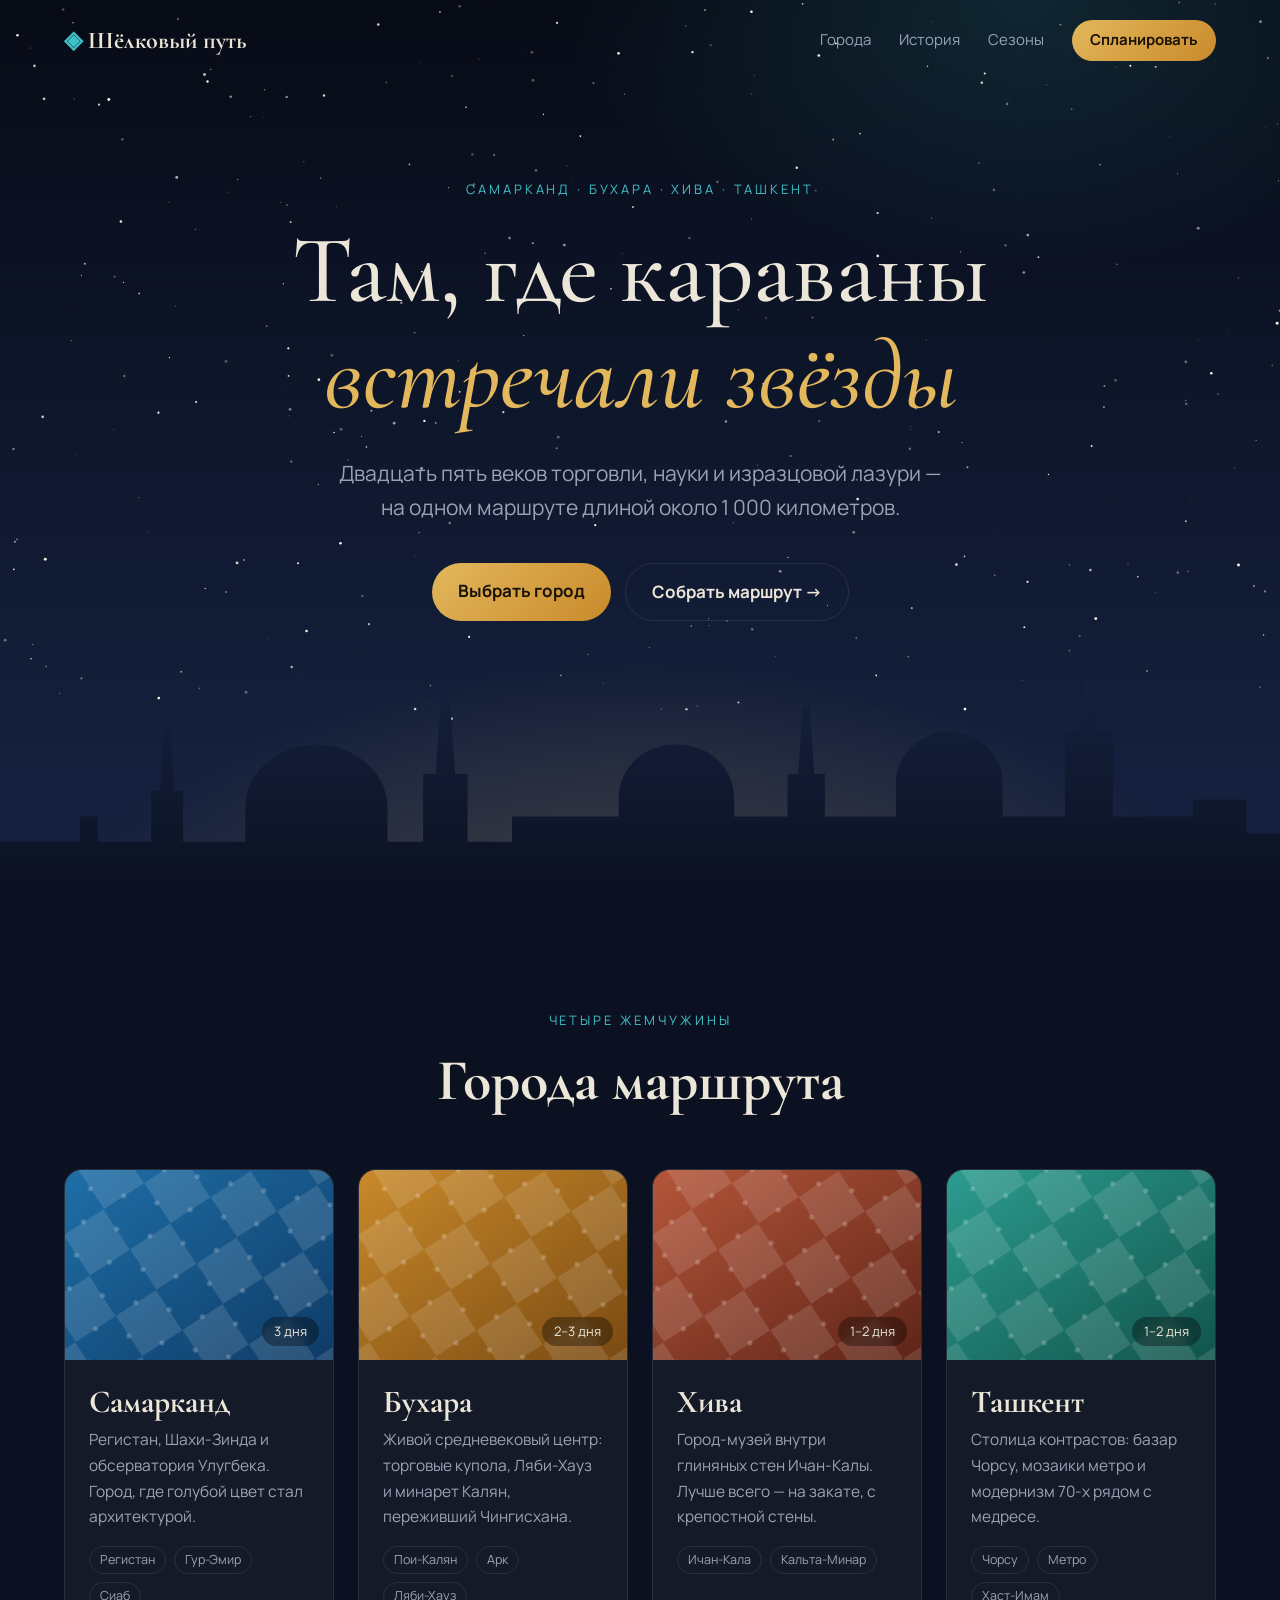
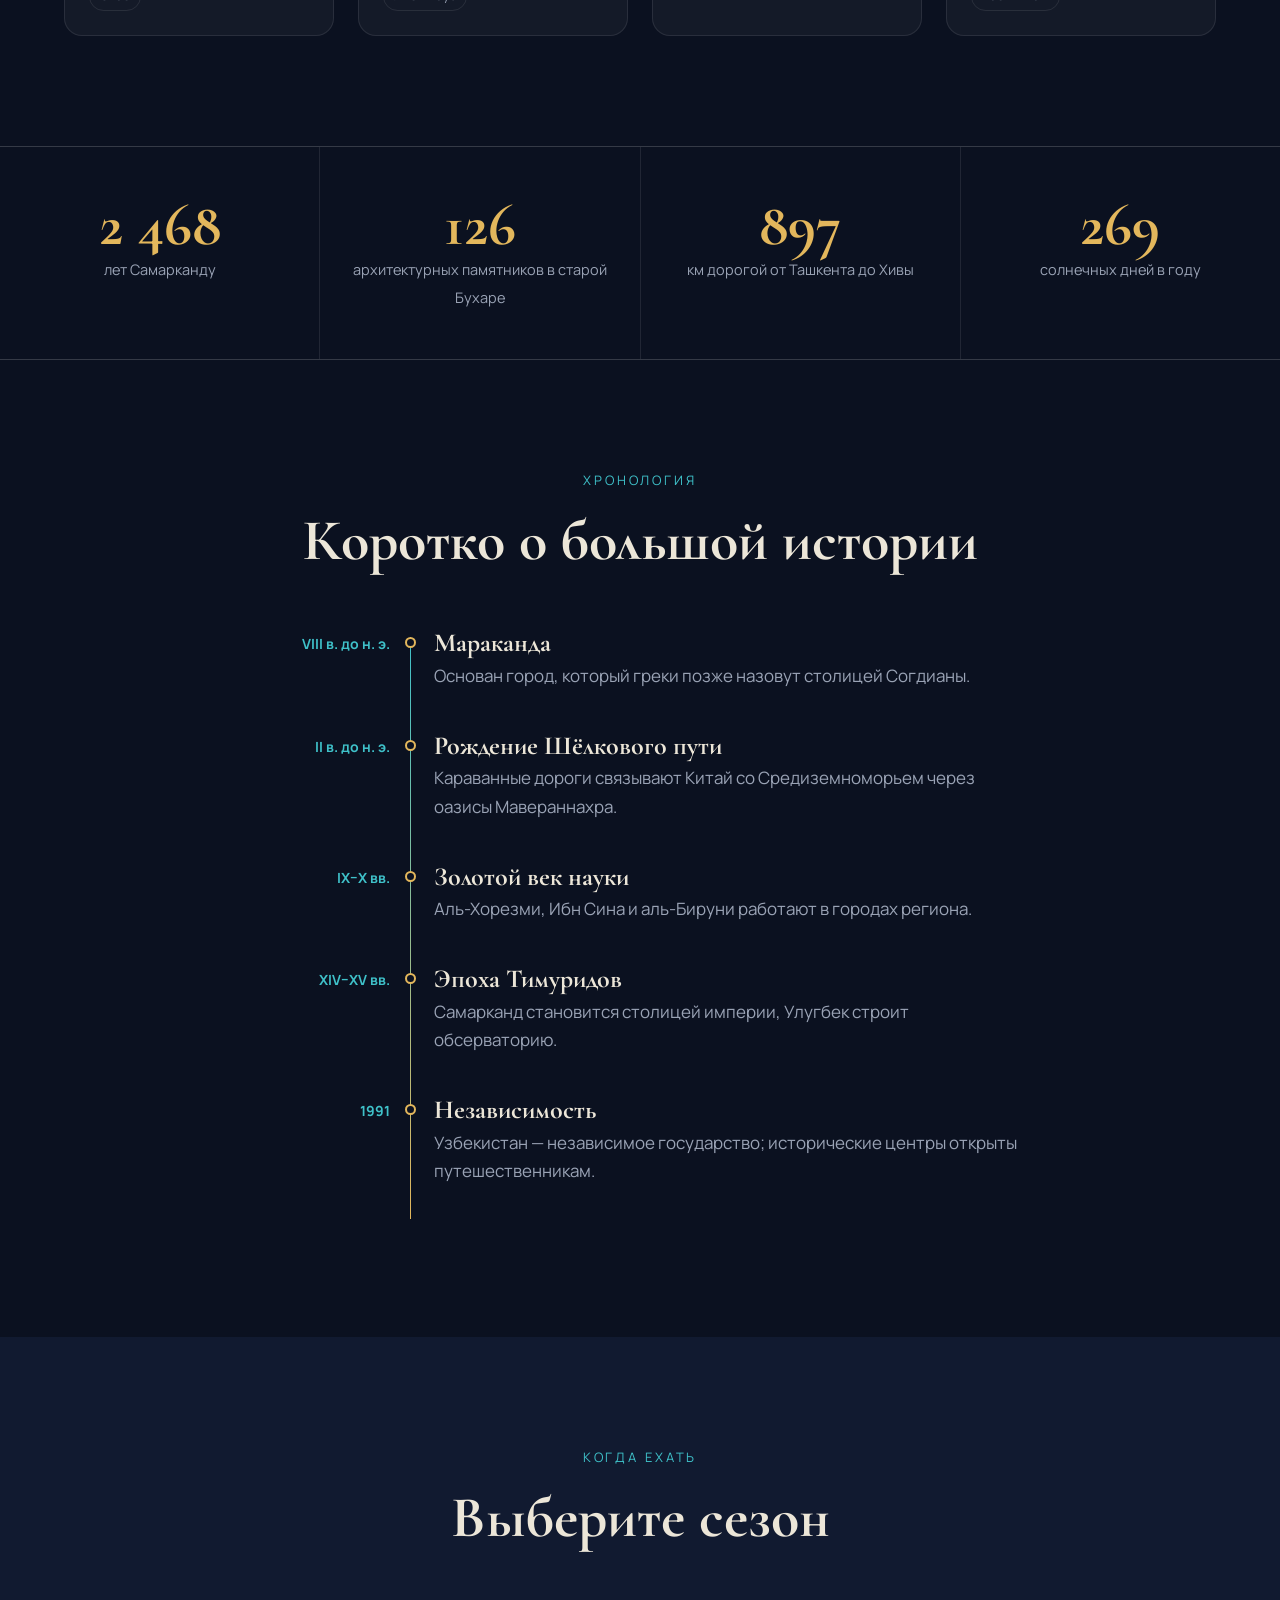
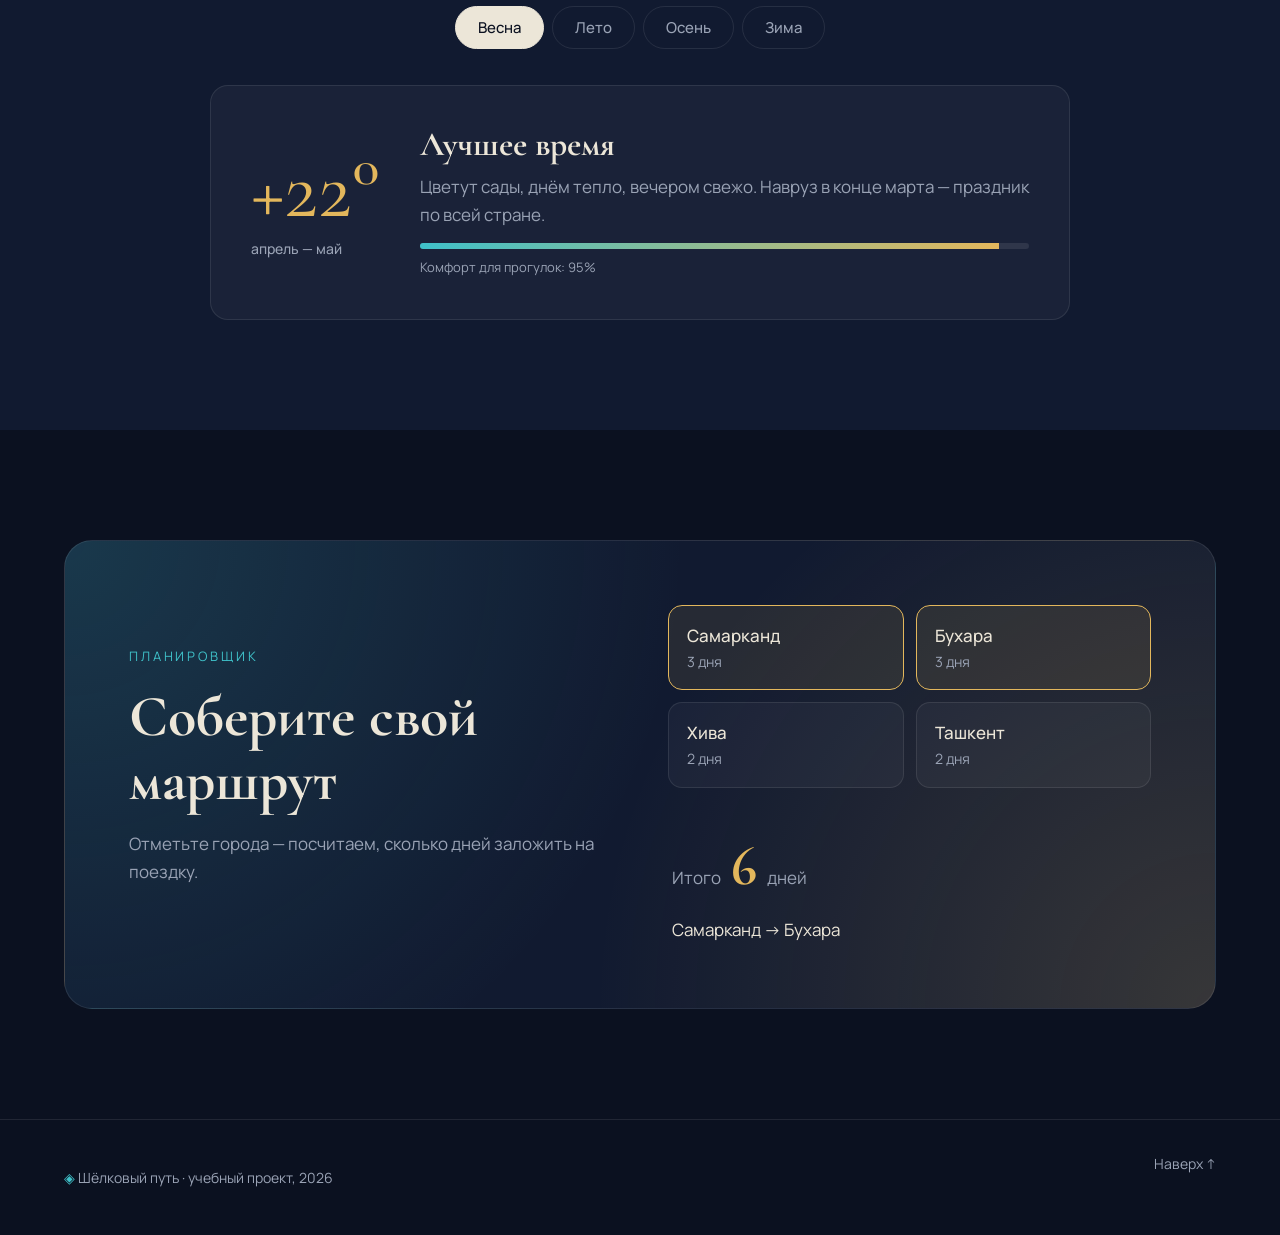
==== index.html @ ea3ace99 "Сайт-путеводитель «Шёлковый путь»: первая версия Одностраничный статический сайт о маршруте по Узбек" ====
<!doctype html>
<html lang="ru">
<head>
  <meta charset="utf-8">
  <meta name="viewport" content="width=device-width, initial-scale=1">
  <title>Шёлковый путь — путешествие по Узбекистану</title>
  <meta name="description" content="Маршруты по Самарканду, Бухаре, Хиве и Ташкенту: история, сезоны, планировщик поездки.">
  <link rel="icon" href="data:image/svg+xml,<svg xmlns='http://www.w3.org/2000/svg' viewBox='0 0 100 100'><text y='.9em' font-size='90'>🕌</text></svg>">
  <link rel="preconnect" href="https://fonts.googleapis.com">
  <link rel="preconnect" href="https://fonts.gstatic.com" crossorigin>
  <link href="https://fonts.googleapis.com/css2?family=Cormorant+Garamond:ital,wght@0,500;0,700;1,500&family=Manrope:wght@400;500;700&display=swap" rel="stylesheet">
  <link rel="stylesheet" href="styles.css">
</head>
<body>

  <!-- Навигация -->
  <header class="nav" id="nav">
    <a class="logo" href="#top"><span class="logo-mark">◈</span> Шёлковый путь</a>
    <nav class="nav-links">
      <a href="#cities">Города</a>
      <a href="#history">История</a>
      <a href="#seasons">Сезоны</a>
      <a href="#plan" class="btn btn-small">Спланировать</a>
    </nav>
    <button class="burger" id="burger" aria-label="Меню">☰</button>
  </header>

  <!-- Первый экран -->
  <section class="hero" id="top">
    <canvas id="stars" aria-hidden="true"></canvas>
    <div class="hero-content">
      <p class="eyebrow reveal">Самарканд · Бухара · Хива · Ташкент</p>
      <h1 class="reveal">Там, где караваны <em>встречали&nbsp;звёзды</em></h1>
      <p class="lead reveal">Двадцать пять веков торговли, науки и изразцовой лазури — на одном маршруте длиной около&nbsp;1&nbsp;000&nbsp;километров.</p>
      <div class="hero-cta reveal">
        <a href="#cities" class="btn">Выбрать город</a>
        <a href="#plan" class="btn btn-ghost">Собрать маршрут →</a>
      </div>
    </div>

    <!-- Силуэт города -->
    <svg class="skyline" viewBox="0 0 1440 260" preserveAspectRatio="none" aria-hidden="true">
      <defs>
        <linearGradient id="sky-fill" x1="0" y1="0" x2="0" y2="1">
          <stop offset="0" stop-color="#14203d"/>
          <stop offset="1" stop-color="#0b1120"/>
        </linearGradient>
      </defs>
      <path fill="url(#sky-fill)" d="M0 260V190h90v-30h20v30h60v-60h10l4-70h8l4 70h10v60h70v-40c0-45 40-75 80-75s80 30 80 75v40h40v-80h14l6-90h10l6 90h14v80h50v-30h120v-20c0-40 30-65 65-65s65 25 65 65v20h60v-50h12l5-80h8l5 80h12v50h80v-40c0-35 30-60 60-60s60 25 60 60v40h70v-100h16l6-60h10l6 60h16v100h90v-20h60v40h60V260Z"/>
    </svg>
  </section>

  <!-- Города -->
  <section class="section" id="cities">
    <div class="section-head reveal">
      <p class="eyebrow">Четыре жемчужины</p>
      <h2>Города маршрута</h2>
    </div>

    <div class="cards">
      <article class="card reveal" style="--c1:#1e6fa8;--c2:#0f3b66">
        <div class="card-art"><div class="pattern"></div><span class="card-days">3 дня</span></div>
        <div class="card-body">
          <h3>Самарканд</h3>
          <p>Регистан, Шахи-Зинда и обсерватория Улугбека. Город, где голубой цвет стал архитектурой.</p>
          <ul class="tags"><li>Регистан</li><li>Гур-Эмир</li><li>Сиаб</li></ul>
        </div>
      </article>

      <article class="card reveal" style="--c1:#c98a2b;--c2:#7a4a12">
        <div class="card-art"><div class="pattern"></div><span class="card-days">2–3 дня</span></div>
        <div class="card-body">
          <h3>Бухара</h3>
          <p>Живой средневековый центр: торговые купола, Ляби-Хауз и минарет Калян, переживший Чингисхана.</p>
          <ul class="tags"><li>Пои-Калян</li><li>Арк</li><li>Ляби-Хауз</li></ul>
        </div>
      </article>

      <article class="card reveal" style="--c1:#b5563a;--c2:#5e2417">
        <div class="card-art"><div class="pattern"></div><span class="card-days">1–2 дня</span></div>
        <div class="card-body">
          <h3>Хива</h3>
          <p>Город-музей внутри глиняных стен Ичан-Калы. Лучше всего — на закате, с крепостной стены.</p>
          <ul class="tags"><li>Ичан-Кала</li><li>Кальта-Минар</li></ul>
        </div>
      </article>

      <article class="card reveal" style="--c1:#2c9c8f;--c2:#11544c">
        <div class="card-art"><div class="pattern"></div><span class="card-days">1–2 дня</span></div>
        <div class="card-body">
          <h3>Ташкент</h3>
          <p>Столица контрастов: базар Чорсу, мозаики метро и модернизм 70-х рядом с медресе.</p>
          <ul class="tags"><li>Чорсу</li><li>Метро</li><li>Хаст-Имам</li></ul>
        </div>
      </article>
    </div>
  </section>

  <!-- Цифры -->
  <section class="stats">
    <div class="stat reveal"><b data-count="2750">0</b><span>лет Самарканду</span></div>
    <div class="stat reveal"><b data-count="140">0</b><span>архитектурных памятников в старой Бухаре</span></div>
    <div class="stat reveal"><b data-count="1000">0</b><span>км дорогой от Ташкента до Хивы</span></div>
    <div class="stat reveal"><b data-count="300">0</b><span>солнечных дней в году</span></div>
  </section>

  <!-- История -->
  <section class="section" id="history">
    <div class="section-head reveal">
      <p class="eyebrow">Хронология</p>
      <h2>Коротко о большой истории</h2>
    </div>

    <ol class="timeline">
      <li class="reveal"><time>VIII в. до н. э.</time><div><h4>Мараканда</h4><p>Основан город, который греки позже назовут столицей Согдианы.</p></div></li>
      <li class="reveal"><time>II в. до н. э.</time><div><h4>Рождение Шёлкового пути</h4><p>Караванные дороги связывают Китай со Средиземноморьем через оазисы Мавераннахра.</p></div></li>
      <li class="reveal"><time>IX–X вв.</time><div><h4>Золотой век науки</h4><p>Аль-Хорезми, Ибн Сина и аль-Бируни работают в городах региона.</p></div></li>
      <li class="reveal"><time>XIV–XV вв.</time><div><h4>Эпоха Тимуридов</h4><p>Самарканд становится столицей империи, Улугбек строит обсерваторию.</p></div></li>
      <li class="reveal"><time>1991</time><div><h4>Независимость</h4><p>Узбекистан — независимое государство; исторические центры открыты путешественникам.</p></div></li>
    </ol>
  </section>

  <!-- Сезоны -->
  <section class="section section-alt" id="seasons">
    <div class="section-head reveal">
      <p class="eyebrow">Когда ехать</p>
      <h2>Выберите сезон</h2>
    </div>

    <div class="tabs reveal" role="tablist">
      <button class="tab active" data-season="spring">Весна</button>
      <button class="tab" data-season="summer">Лето</button>
      <button class="tab" data-season="autumn">Осень</button>
      <button class="tab" data-season="winter">Зима</button>
    </div>

    <div class="season-panel reveal" id="season-panel"></div>
  </section>

  <!-- Планировщик -->
  <section class="section" id="plan">
    <div class="plan reveal">
      <div class="plan-text">
        <p class="eyebrow">Планировщик</p>
        <h2>Соберите свой маршрут</h2>
        <p>Отметьте города — посчитаем, сколько дней заложить на поездку.</p>
      </div>

      <form class="plan-form" id="plan-form">
        <label class="check"><input type="checkbox" value="3" data-name="Самарканд" checked><span>Самарканд <small>3 дня</small></span></label>
        <label class="check"><input type="checkbox" value="3" data-name="Бухара" checked><span>Бухара <small>3 дня</small></span></label>
        <label class="check"><input type="checkbox" value="2" data-name="Хива"><span>Хива <small>2 дня</small></span></label>
        <label class="check"><input type="checkbox" value="2" data-name="Ташкент"><span>Ташкент <small>2 дня</small></span></label>

        <div class="plan-result">
          <div><span class="muted">Итого</span><b id="plan-days">6</b><span class="muted">дней</span></div>
          <p id="plan-route">Самарканд → Бухара</p>
        </div>
      </form>
    </div>
  </section>

  <footer class="footer">
    <p><span class="logo-mark">◈</span> Шёлковый путь · учебный проект, 2026</p>
    <a href="#top">Наверх ↑</a>
  </footer>

  <script src="script.js"></script>
</body>
</html>
---- styles.css ----
/* ---------- Токены ---------- */
:root {
  --bg: #0b1120;
  --bg-2: #111a30;
  --surface: rgba(255, 255, 255, 0.04);
  --border: rgba(255, 255, 255, 0.09);
  --text: #ece6d8;
  --muted: #9aa3b5;
  --gold: #e3b75c;
  --turq: #3fc1c9;
  --radius: 18px;
  --serif: "Cormorant Garamond", Georgia, serif;
  --sans: "Manrope", system-ui, -apple-system, sans-serif;
}

*, *::before, *::after { box-sizing: border-box; }
html { scroll-behavior: smooth; }
body {
  margin: 0;
  background: var(--bg);
  color: var(--text);
  font: 400 17px/1.65 var(--sans);
  -webkit-font-smoothing: antialiased;
  overflow-x: hidden;
}
a { color: inherit; text-decoration: none; }
h1, h2, h3, h4 { font-family: var(--serif); font-weight: 700; line-height: 1.1; margin: 0; }
em { font-style: italic; color: var(--gold); }

/* ---------- Кнопки ---------- */
.btn {
  display: inline-block;
  padding: 14px 26px;
  border-radius: 999px;
  background: linear-gradient(135deg, var(--gold), #c98a2b);
  color: #1a1206;
  font-weight: 700;
  transition: transform .25s, box-shadow .25s;
}
.btn:hover { transform: translateY(-2px); box-shadow: 0 10px 30px rgba(227, 183, 92, .35); }
.btn-ghost { background: transparent; color: var(--text); border: 1px solid var(--border); }
.btn-ghost:hover { border-color: var(--gold); box-shadow: none; }
.btn-small { padding: 8px 18px; font-size: 15px; }

/* ---------- Навигация ---------- */
.nav {
  position: fixed; inset: 0 0 auto 0; z-index: 50;
  display: flex; align-items: center; justify-content: space-between;
  padding: 20px clamp(16px, 5vw, 64px);
  transition: background .3s, padding .3s;
}
.nav.scrolled {
  background: rgba(11, 17, 32, .8);
  backdrop-filter: blur(14px);
  padding-block: 12px;
  border-bottom: 1px solid var(--border);
}
.logo { font-family: var(--serif); font-size: 24px; font-weight: 700; }
.logo-mark { color: var(--turq); }
.nav-links { display: flex; gap: 28px; align-items: center; font-size: 15px; }
.nav-links a:not(.btn) { color: var(--muted); transition: color .2s; }
.nav-links a:not(.btn):hover { color: var(--text); }
.burger { display: none; background: none; border: 0; color: var(--text); font-size: 26px; cursor: pointer; }

/* ---------- Hero ---------- */
.hero {
  position: relative;
  min-height: 100vh;
  display: grid; place-items: center;
  text-align: center;
  padding: 120px 16px 220px;
  background:
    radial-gradient(ellipse 80% 60% at 50% 110%, rgba(227, 183, 92, .28), transparent 60%),
    radial-gradient(ellipse 60% 50% at 80% 0%, rgba(63, 193, 201, .15), transparent 60%),
    linear-gradient(#070b16, #14203d 85%);
  overflow: hidden;
}
#stars { position: absolute; inset: 0; width: 100%; height: 100%; }
.hero-content { position: relative; max-width: 860px; }
.eyebrow {
  text-transform: uppercase; letter-spacing: .22em;
  font-size: 13px; color: var(--turq); margin: 0 0 18px;
}
.hero h1 { font-size: clamp(44px, 8vw, 96px); font-weight: 500; }
.lead { font-size: clamp(17px, 2vw, 21px); color: var(--muted); max-width: 620px; margin: 26px auto 38px; }
.hero-cta { display: flex; gap: 14px; justify-content: center; flex-wrap: wrap; }
.skyline { position: absolute; bottom: -1px; left: 0; width: 100%; height: 220px; }

/* ---------- Секции ---------- */
.section { padding: 110px clamp(16px, 5vw, 64px); max-width: 1280px; margin: 0 auto; }
.section-alt { max-width: none; background: var(--bg-2); }
.section-alt > * { max-width: 1152px; margin-inline: auto; }
.section-head { text-align: center; margin-bottom: 56px; }
.section-head h2, .plan h2 { font-size: clamp(36px, 5vw, 58px); }

/* ---------- Карточки ---------- */
.cards { display: grid; grid-template-columns: repeat(auto-fit, minmax(250px, 1fr)); gap: 24px; }
.card {
  background: var(--surface);
  border: 1px solid var(--border);
  border-radius: var(--radius);
  overflow: hidden;
  transition: transform .35s, border-color .35s;
}
.card:hover { transform: translateY(-8px); border-color: rgba(227, 183, 92, .5); }
.card-art {
  position: relative; height: 190px;
  background: linear-gradient(145deg, var(--c1), var(--c2));
  overflow: hidden;
}
/* Орнамент-гирих из CSS: звёзды в сетке */
.pattern {
  position: absolute; inset: -40%;
  background-image:
    radial-gradient(circle at center, rgba(255,255,255,.22) 2px, transparent 3px),
    conic-gradient(from 45deg, rgba(255,255,255,.12) 0 25%, transparent 0 50%, rgba(255,255,255,.12) 0 75%, transparent 0);
  background-size: 34px 34px, 68px 68px;
  transform: rotate(12deg);
  transition: transform 1.2s ease;
}
.card:hover .pattern { transform: rotate(40deg) scale(1.1); }
.card-days {
  position: absolute; right: 14px; bottom: 14px;
  background: rgba(0,0,0,.35); backdrop-filter: blur(6px);
  padding: 4px 12px; border-radius: 999px; font-size: 13px;
}
.card-body { padding: 24px; }
.card-body h3 { font-size: 32px; margin-bottom: 8px; }
.card-body p { color: var(--muted); margin: 0 0 16px; font-size: 15.5px; }
.tags { list-style: none; padding: 0; margin: 0; display: flex; flex-wrap: wrap; gap: 8px; }
.tags li { font-size: 12.5px; padding: 3px 10px; border: 1px solid var(--border); border-radius: 999px; color: var(--muted); }

/* ---------- Цифры ---------- */
.stats {
  display: grid; grid-template-columns: repeat(auto-fit, minmax(200px, 1fr));
  gap: 1px; background: var(--border);
  border-block: 1px solid var(--border);
}
.stat { background: var(--bg); padding: 48px 24px; text-align: center; }
.stat b { display: block; font-family: var(--serif); font-size: 60px; color: var(--gold); line-height: 1; }
.stat span { color: var(--muted); font-size: 14.5px; }

/* ---------- Хронология ---------- */
.timeline { list-style: none; padding: 0; margin: 0 auto; max-width: 760px; position: relative; }
.timeline::before {
  content: ""; position: absolute; left: 150px; top: 8px; bottom: 8px; width: 1px;
  background: linear-gradient(var(--turq), var(--gold));
}
.timeline li { display: grid; grid-template-columns: 130px 1fr; gap: 44px; padding-bottom: 42px; position: relative; }
.timeline li::after {
  content: ""; position: absolute; left: 145px; top: 8px;
  width: 11px; height: 11px; border-radius: 50%;
  background: var(--bg); border: 2px solid var(--gold);
}
.timeline time { text-align: right; color: var(--turq); font-weight: 700; font-size: 14px; padding-top: 3px; }
.timeline h4 { font-size: 26px; margin-bottom: 4px; }
.timeline p { margin: 0; color: var(--muted); }

/* ---------- Сезоны ---------- */
.tabs { display: flex; justify-content: center; gap: 8px; margin-bottom: 36px; flex-wrap: wrap; }
.tab {
  font: 500 15px var(--sans); color: var(--muted);
  background: transparent; border: 1px solid var(--border);
  padding: 10px 22px; border-radius: 999px; cursor: pointer; transition: all .25s;
}
.tab:hover { color: var(--text); }
.tab.active { background: var(--text); color: var(--bg); border-color: var(--text); }
.season-panel {
  display: grid; grid-template-columns: auto 1fr; gap: 40px; align-items: center;
  max-width: 860px; padding: 40px; border-radius: var(--radius);
  background: var(--surface); border: 1px solid var(--border);
}
.season-temp { font-family: var(--serif); font-size: 84px; line-height: 1; color: var(--gold); }
.season-temp small { display: block; font: 500 14px var(--sans); color: var(--muted); margin-top: 8px; }
.season-panel h3 { font-size: 34px; margin-bottom: 10px; }
.season-panel p { margin: 0 0 14px; color: var(--muted); }
.meter { height: 6px; border-radius: 3px; background: var(--border); overflow: hidden; }
.meter i { display: block; height: 100%; background: linear-gradient(90deg, var(--turq), var(--gold)); transition: width .6s ease; }
.fade { animation: fade .45s ease; }
@keyframes fade { from { opacity: 0; transform: translateY(8px); } }

/* ---------- Планировщик ---------- */
.plan {
  display: grid; grid-template-columns: 1fr 1fr; gap: 56px; align-items: center;
  padding: clamp(28px, 5vw, 64px); border-radius: 28px;
  background:
    radial-gradient(circle at 0% 0%, rgba(63,193,201,.18), transparent 50%),
    radial-gradient(circle at 100% 100%, rgba(227,183,92,.18), transparent 50%),
    var(--bg-2);
  border: 1px solid var(--border);
}
.plan-text p:last-child { color: var(--muted); }
.plan-form { display: grid; grid-template-columns: 1fr 1fr; gap: 12px; }
.check input { position: absolute; opacity: 0; }
.check span {
  display: block; padding: 16px 18px; border-radius: 14px; cursor: pointer;
  border: 1px solid var(--border); background: var(--surface); transition: all .2s; font-weight: 500;
}
.check small { display: block; color: var(--muted); font-weight: 400; }
.check input:checked + span { border-color: var(--gold); background: rgba(227,183,92,.1); }
.check input:focus-visible + span { outline: 2px solid var(--turq); }
.plan-result { grid-column: 1 / -1; padding: 20px 4px 0; }
.plan-result b { font-family: var(--serif); font-size: 56px; color: var(--gold); margin: 0 10px; }
.plan-result p { margin: 4px 0 0; color: var(--text); }
.muted { color: var(--muted); }

/* ---------- Подвал ---------- */
.footer {
  display: flex; justify-content: space-between; flex-wrap: wrap; gap: 12px;
  padding: 32px clamp(16px, 5vw, 64px); border-top: 1px solid var(--border);
  color: var(--muted); font-size: 14px;
}

/* ---------- Появление при прокрутке ---------- */
.reveal { opacity: 0; transform: translateY(28px); transition: opacity .8s ease, transform .8s ease; }
.reveal.visible { opacity: 1; transform: none; }

@media (prefers-reduced-motion: reduce) {
  .reveal { opacity: 1; transform: none; transition: none; }
  html { scroll-behavior: auto; }
}

/* ---------- Мобильная версия ---------- */
@media (max-width: 760px) {
  .burger { display: block; }
  .nav-links {
    position: absolute; top: 100%; left: 0; right: 0;
    flex-direction: column; gap: 18px; padding: 24px;
    background: rgba(11,17,32,.97); border-bottom: 1px solid var(--border);
    display: none;
  }
  .nav-links.open { display: flex; }
  .timeline::before { left: 5px; }
  .timeline li { grid-template-columns: 1fr; gap: 4px; padding-left: 32px; }
  .timeline li::after { left: 0; }
  .timeline time { text-align: left; }
  .season-panel { grid-template-columns: 1fr; gap: 16px; padding: 28px; }
  .plan { grid-template-columns: 1fr; gap: 28px; }
}
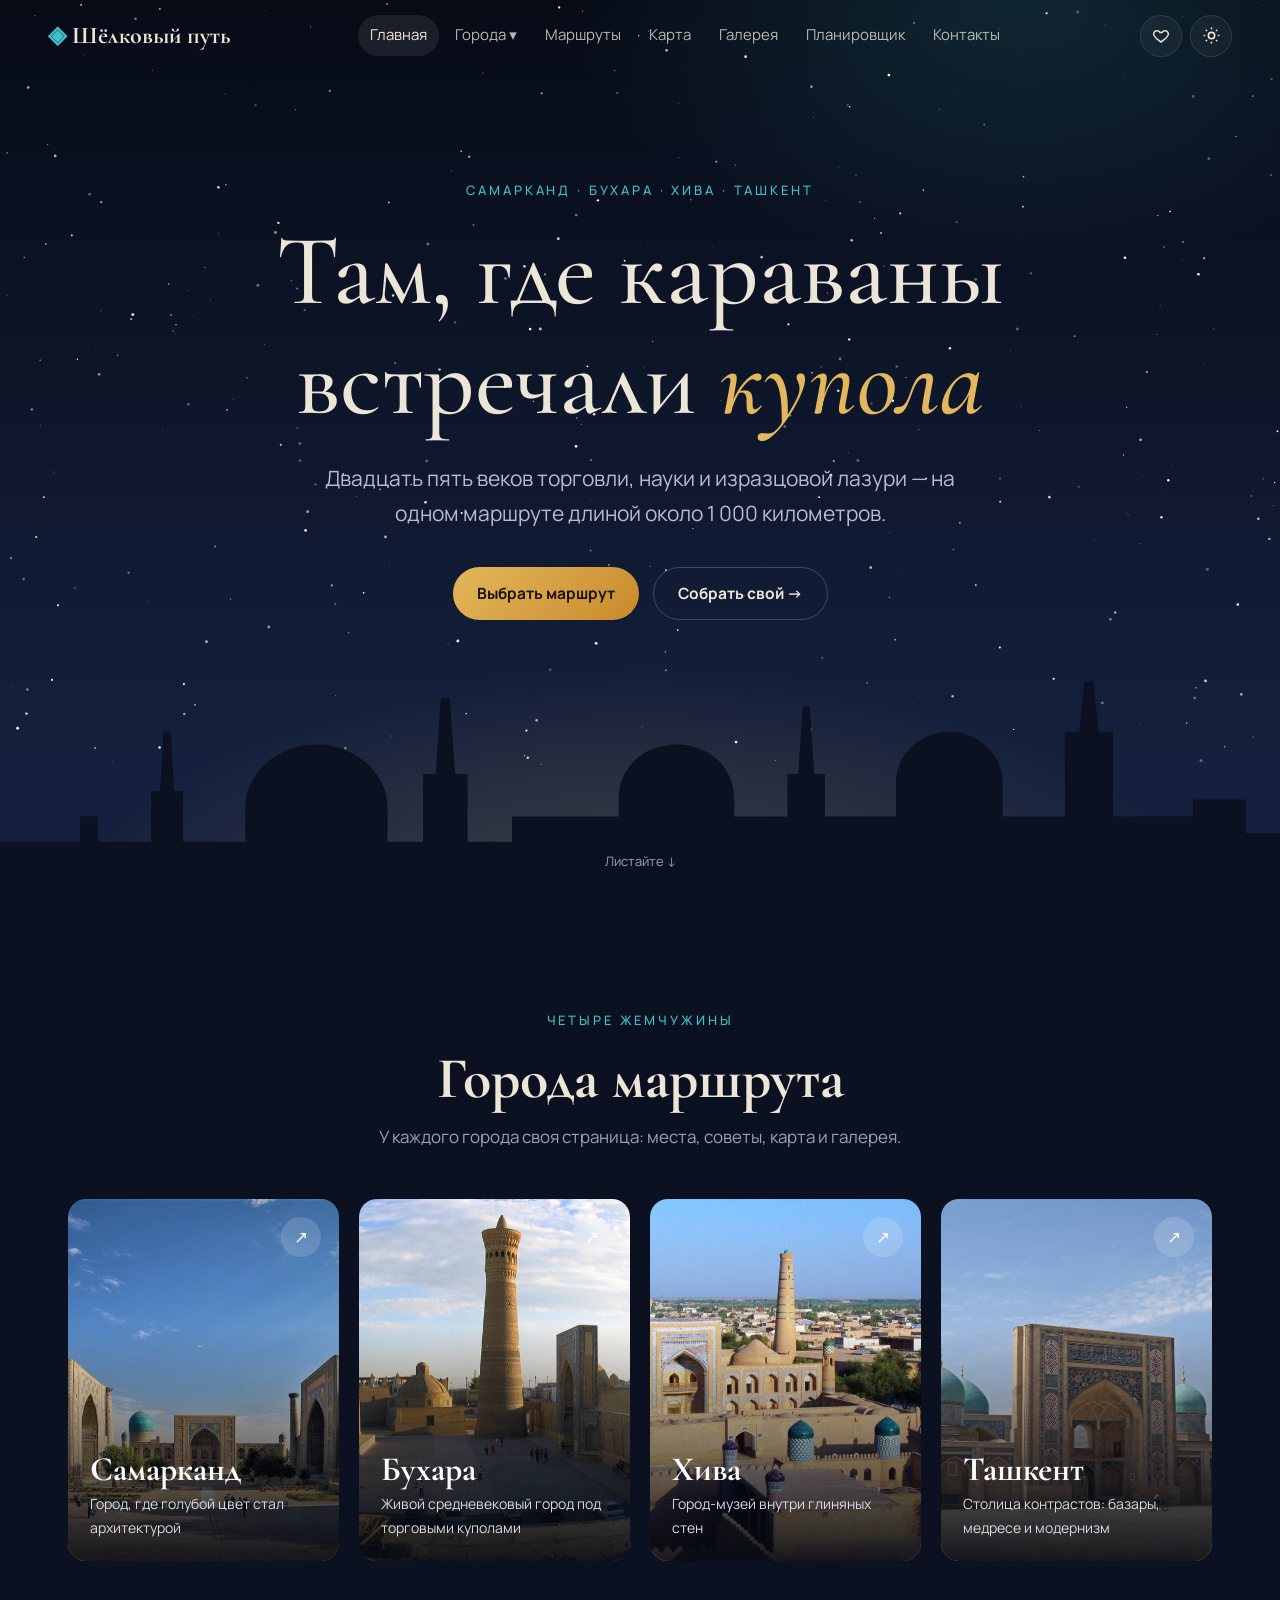
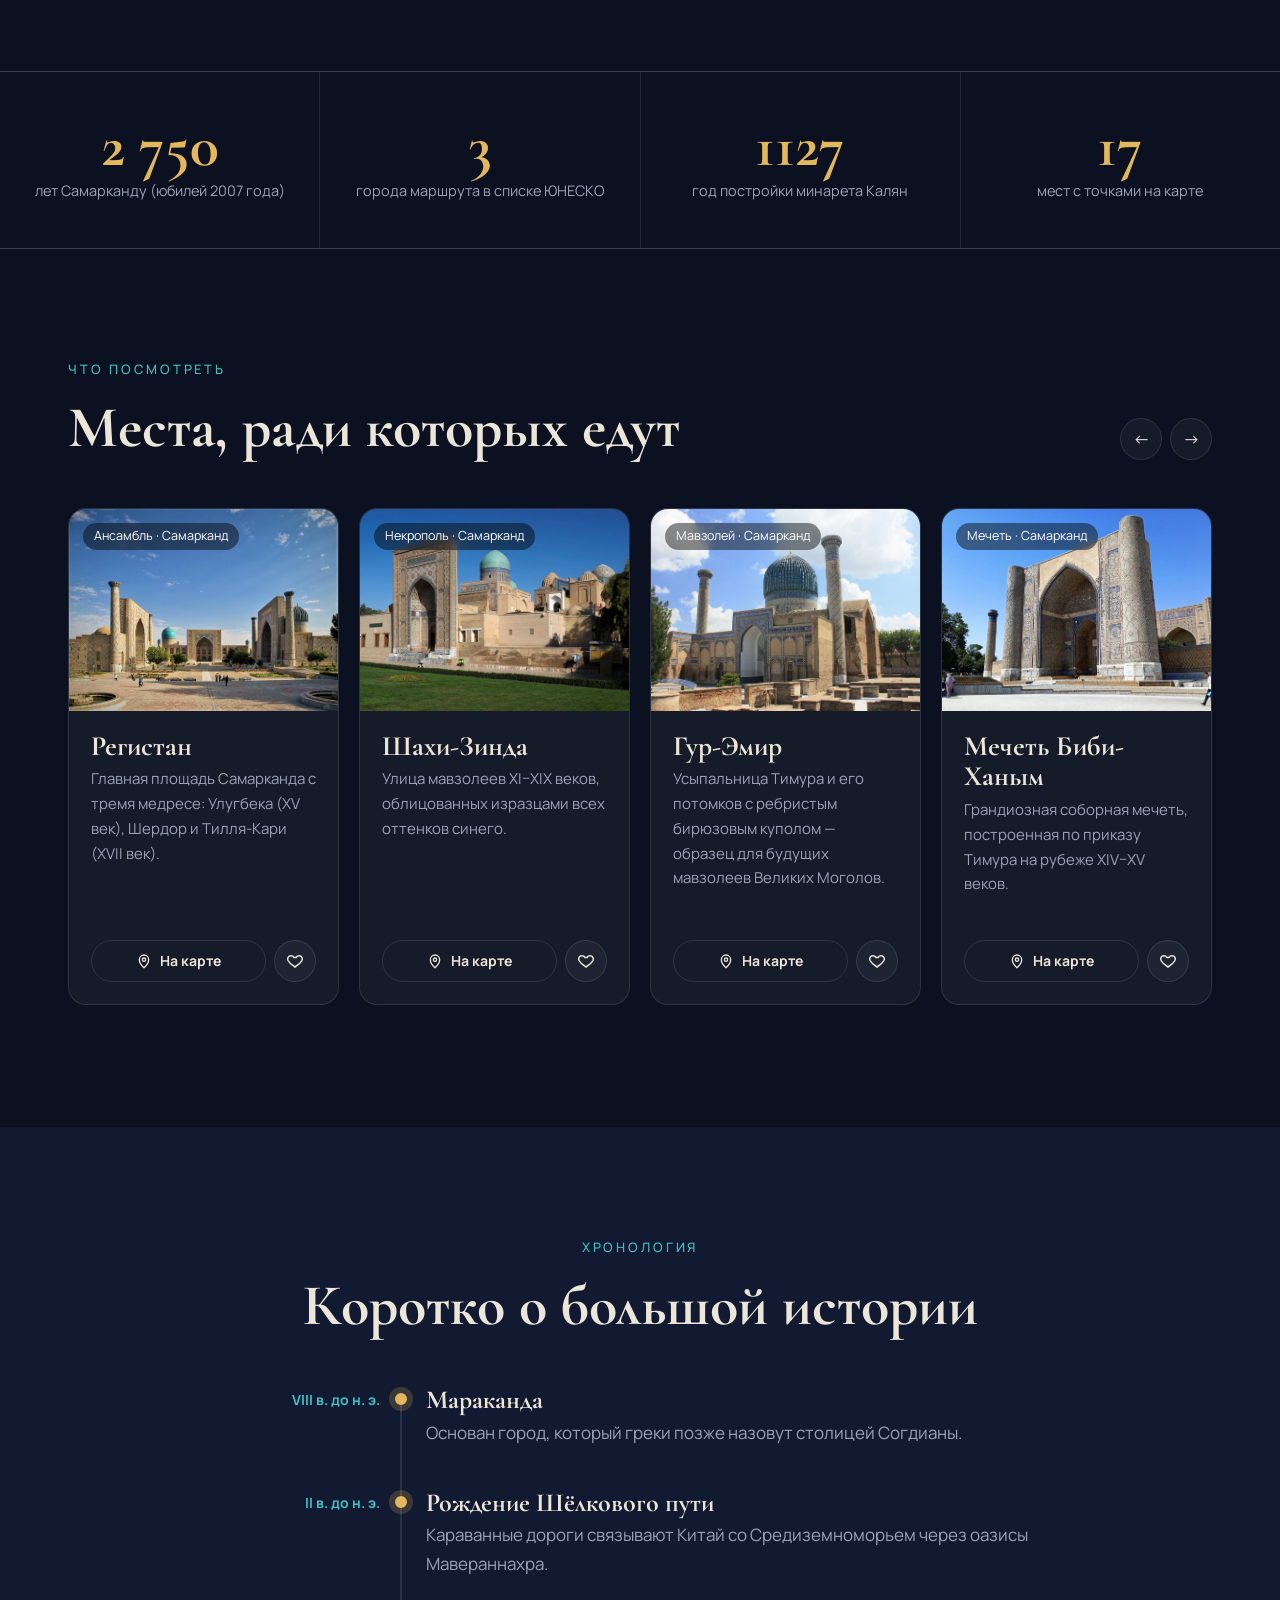
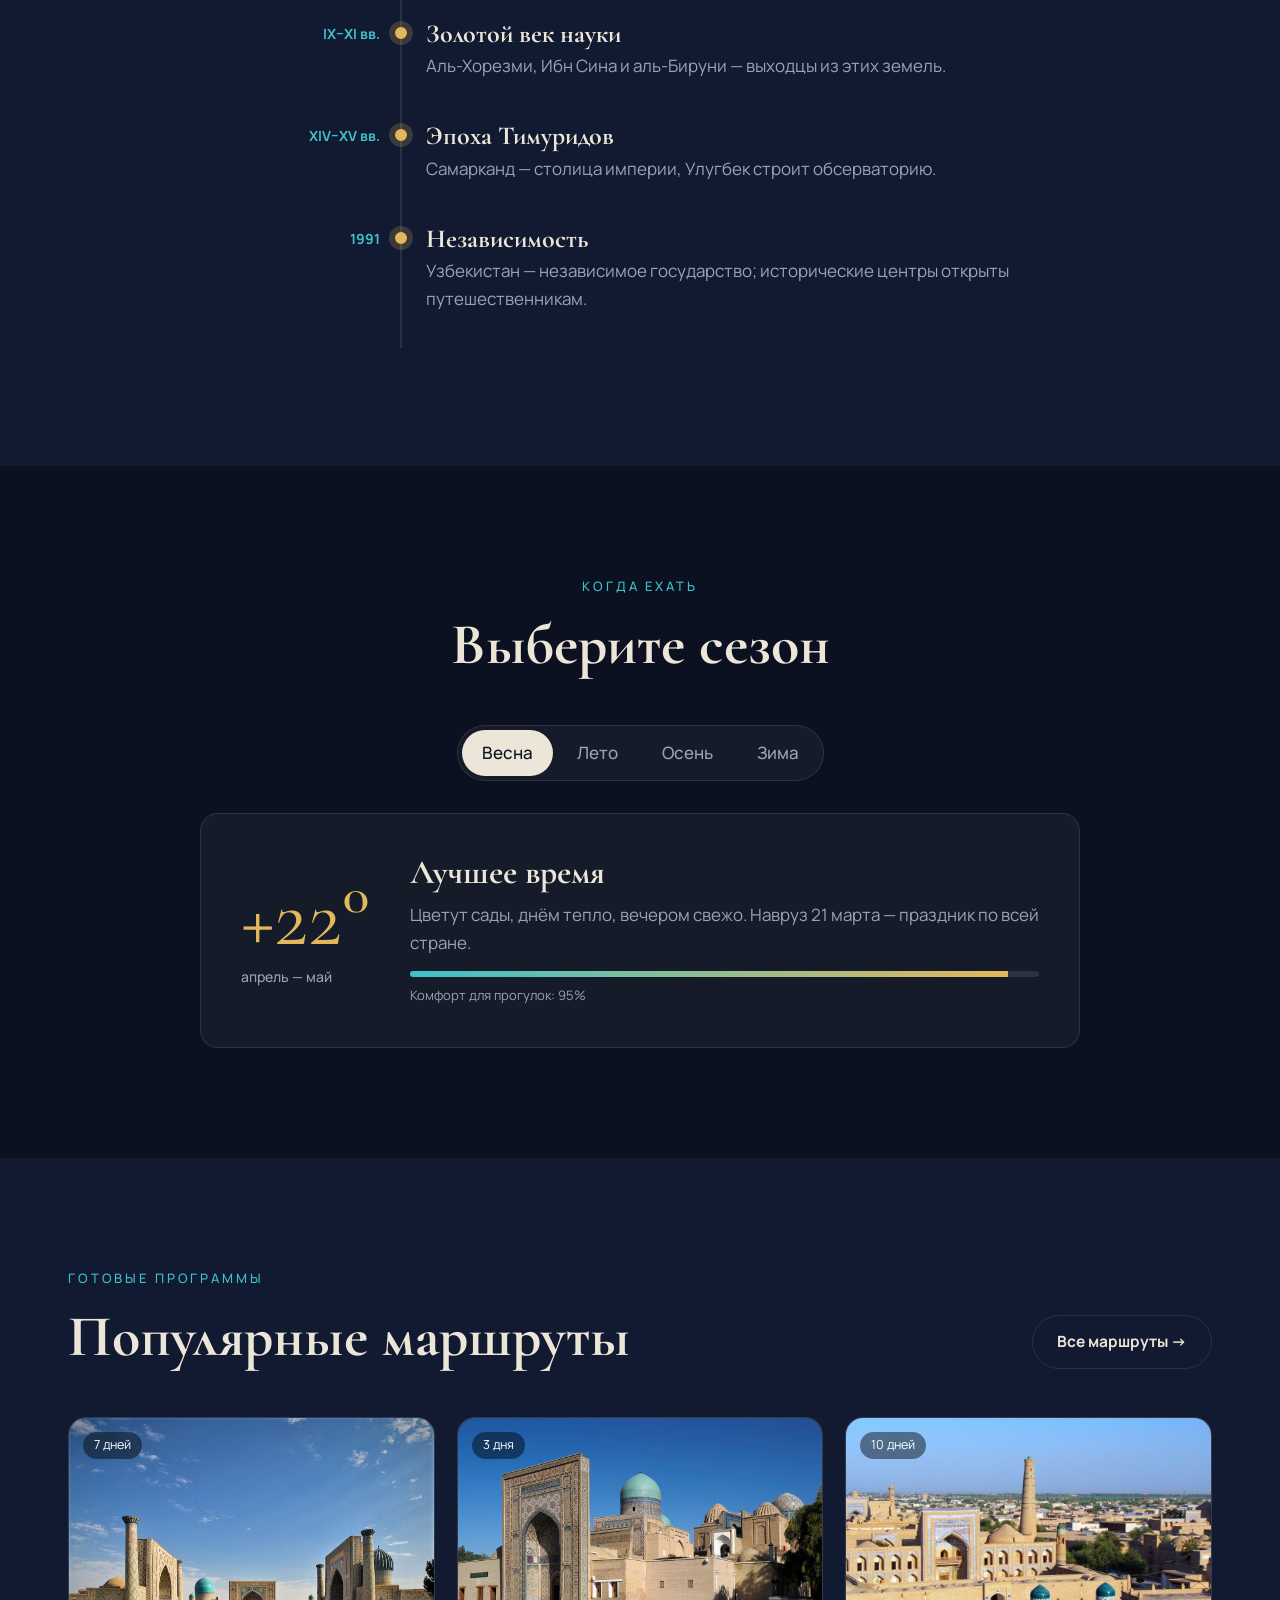
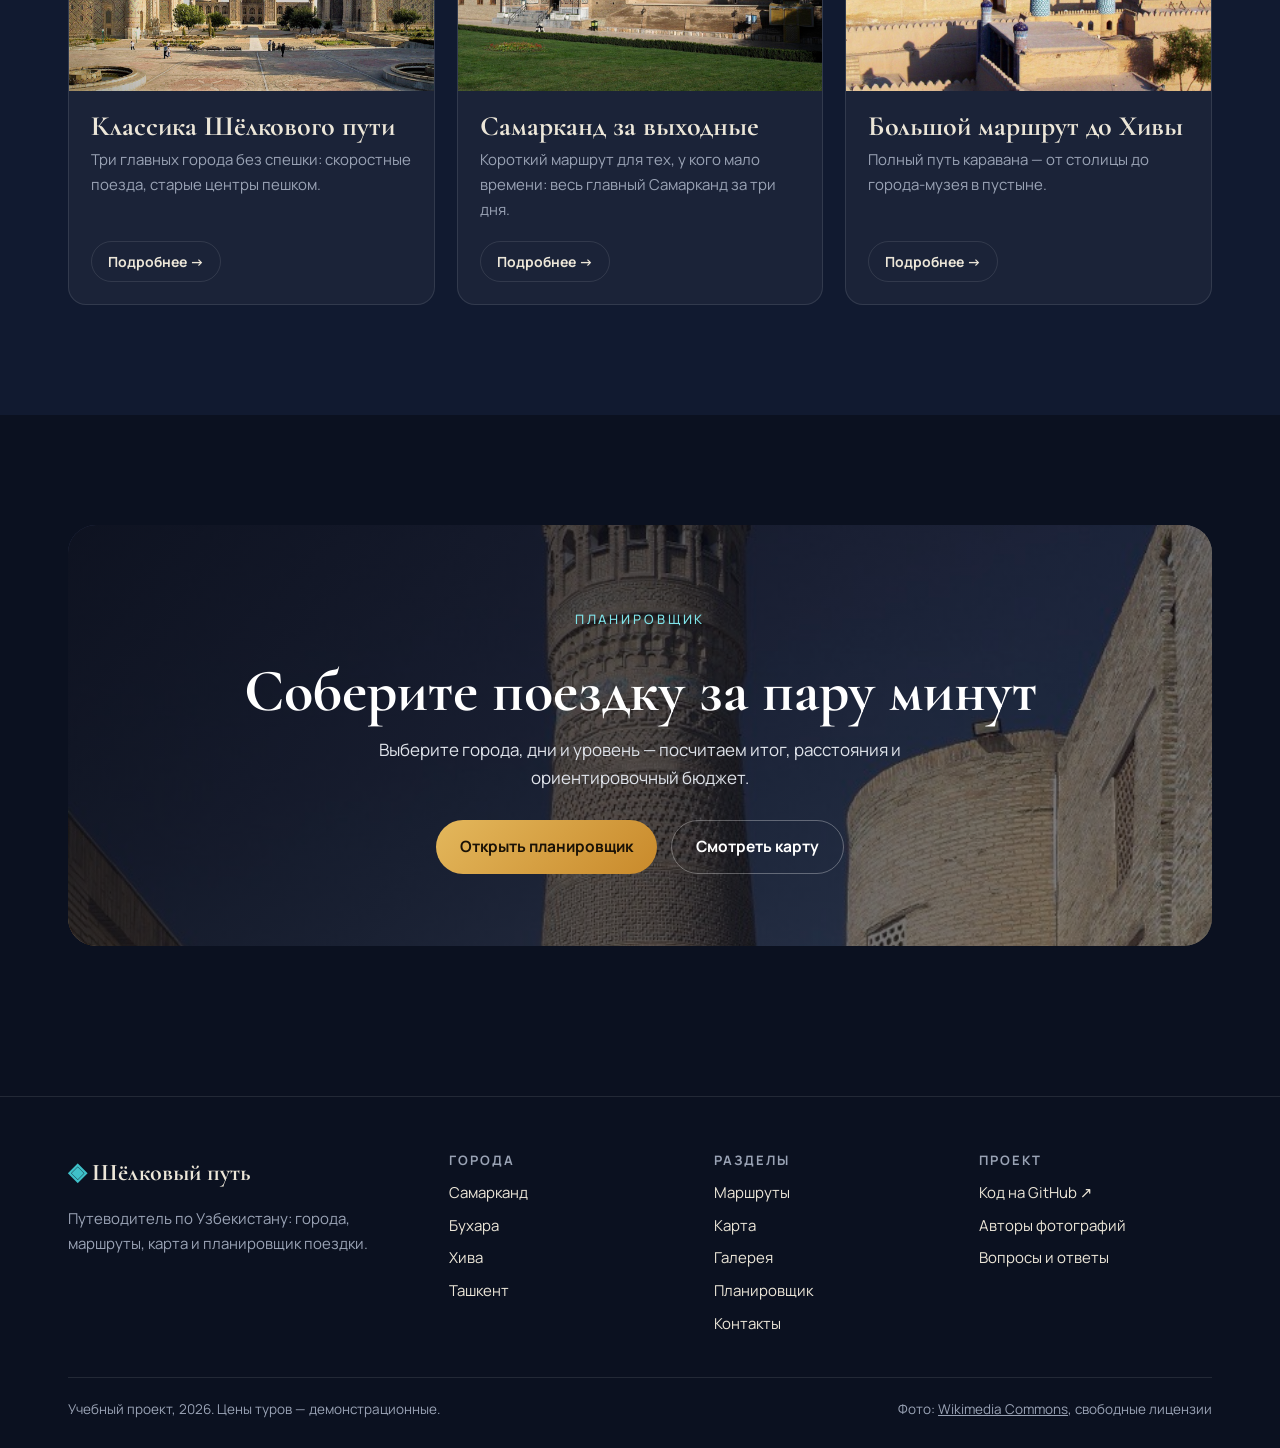
==== commit 9ba1177c: "Многостраничный сайт: города, маршруты, карта, галерея, планировщик, заявки - 11 страниц вместо одно" ====
--- a/index.html
+++ b/index.html
@@ -4,167 +4,118 @@
   <meta charset="utf-8">
   <meta name="viewport" content="width=device-width, initial-scale=1">
   <title>Шёлковый путь — путешествие по Узбекистану</title>
-  <meta name="description" content="Маршруты по Самарканду, Бухаре, Хиве и Ташкенту: история, сезоны, планировщик поездки.">
+  <meta name="description" content="Путеводитель по Узбекистану: Самарканд, Бухара, Хива и Ташкент — маршруты, карта, галерея и планировщик.">
+  <meta name="theme-color" content="#0b1120">
   <link rel="icon" href="data:image/svg+xml,<svg xmlns='http://www.w3.org/2000/svg' viewBox='0 0 100 100'><text y='.9em' font-size='90'>🕌</text></svg>">
   <link rel="preconnect" href="https://fonts.googleapis.com">
   <link rel="preconnect" href="https://fonts.gstatic.com" crossorigin>
   <link href="https://fonts.googleapis.com/css2?family=Cormorant+Garamond:ital,wght@0,500;0,700;1,500&family=Manrope:wght@400;500;700&display=swap" rel="stylesheet">
   <link rel="stylesheet" href="styles.css">
+  <script>try{document.documentElement.dataset.theme=JSON.parse(localStorage.getItem("sr.theme"))||"dark"}catch(e){document.documentElement.dataset.theme="dark"}</script>
 </head>
-<body>
+<body data-page="home">
+  <main>
+    <section class="hero">
+      <canvas id="stars" aria-hidden="true"></canvas>
+      <div class="hero-content">
+        <p class="eyebrow reveal">Самарканд · Бухара · Хива · Ташкент</p>
+        <h1 class="reveal">Там, где караваны<br>встречали <em class="rotator">звёзды</em></h1>
+        <p class="lead reveal">Двадцать пять веков торговли, науки и изразцовой лазури — на одном маршруте длиной около&nbsp;1&nbsp;000&nbsp;километров.</p>
+        <div class="hero-cta reveal">
+          <a href="tours.html" class="btn">Выбрать маршрут</a>
+          <a href="planner.html" class="btn btn-ghost">Собрать свой →</a>
+        </div>
+      </div>
+      <svg class="skyline" viewBox="0 0 1440 260" preserveAspectRatio="none" aria-hidden="true">
+        <path d="M0 260V190h90v-30h20v30h60v-60h10l4-70h8l4 70h10v60h70v-40c0-45 40-75 80-75s80 30 80 75v40h40v-80h14l6-90h10l6 90h14v80h50v-30h120v-20c0-40 30-65 65-65s65 25 65 65v20h60v-50h12l5-80h8l5 80h12v50h80v-40c0-35 30-60 60-60s60 25 60 60v40h70v-100h16l6-60h10l6 60h16v100h90v-20h60v40h60V260Z"/>
+      </svg>
+      <a href="#cities" class="scroll-hint">Листайте ↓</a>
+    </section>
 
-  <!-- Навигация -->
-  <header class="nav" id="nav">
-    <a class="logo" href="#top"><span class="logo-mark">◈</span> Шёлковый путь</a>
-    <nav class="nav-links">
-      <a href="#cities">Города</a>
-      <a href="#history">История</a>
-      <a href="#seasons">Сезоны</a>
-      <a href="#plan" class="btn btn-small">Спланировать</a>
-    </nav>
-    <button class="burger" id="burger" aria-label="Меню">☰</button>
-  </header>
+    <section class="section" id="cities">
+      <div class="container">
+        <div class="section-head reveal">
+          <p class="eyebrow">Четыре жемчужины</p>
+          <h2>Города маршрута</h2>
+          <p class="sub">У каждого города своя страница: места, советы, карта и галерея.</p>
+        </div>
+        <div class="city-grid" id="home-cities"></div>
+      </div>
+    </section>
 
-  <!-- Первый экран -->
-  <section class="hero" id="top">
-    <canvas id="stars" aria-hidden="true"></canvas>
-    <div class="hero-content">
-      <p class="eyebrow reveal">Самарканд · Бухара · Хива · Ташкент</p>
-      <h1 class="reveal">Там, где караваны <em>встречали&nbsp;звёзды</em></h1>
-      <p class="lead reveal">Двадцать пять веков торговли, науки и изразцовой лазури — на одном маршруте длиной около&nbsp;1&nbsp;000&nbsp;километров.</p>
-      <div class="hero-cta reveal">
-        <a href="#cities" class="btn">Выбрать город</a>
-        <a href="#plan" class="btn btn-ghost">Собрать маршрут →</a>
+    <section class="stats">
+      <div class="stat reveal"><b data-count="2750">0</b><span>лет Самарканду (юбилей 2007 года)</span></div>
+      <div class="stat reveal"><b data-count="3">0</b><span>города маршрута в списке ЮНЕСКО</span></div>
+      <div class="stat reveal"><b data-count="1127" data-plain>0</b><span>год постройки минарета Калян</span></div>
+      <div class="stat reveal"><b data-count="17">0</b><span>мест с точками на карте</span></div>
+    </section>
+
+    <section class="section">
+      <div class="container">
+        <div class="section-head left reveal">
+          <div><p class="eyebrow">Что посмотреть</p><h2>Места, ради которых едут</h2></div>
+          <div class="carousel-nav">
+            <button class="btn-icon" id="car-prev" type="button" aria-label="Назад">←</button>
+            <button class="btn-icon" id="car-next" type="button" aria-label="Вперёд">→</button>
+          </div>
+        </div>
+        <div class="carousel" id="home-places"></div>
       </div>
-    </div>
+    </section>
 
-    <!-- Силуэт города -->
-    <svg class="skyline" viewBox="0 0 1440 260" preserveAspectRatio="none" aria-hidden="true">
-      <defs>
-        <linearGradient id="sky-fill" x1="0" y1="0" x2="0" y2="1">
-          <stop offset="0" stop-color="#14203d"/>
-          <stop offset="1" stop-color="#0b1120"/>
-        </linearGradient>
-      </defs>
-      <path fill="url(#sky-fill)" d="M0 260V190h90v-30h20v30h60v-60h10l4-70h8l4 70h10v60h70v-40c0-45 40-75 80-75s80 30 80 75v40h40v-80h14l6-90h10l6 90h14v80h50v-30h120v-20c0-40 30-65 65-65s65 25 65 65v20h60v-50h12l5-80h8l5 80h12v50h80v-40c0-35 30-60 60-60s60 25 60 60v40h70v-100h16l6-60h10l6 60h16v100h90v-20h60v40h60V260Z"/>
-    </svg>
-  </section>
+    <section class="section section-alt">
+      <div class="container">
+        <div class="section-head reveal"><p class="eyebrow">Хронология</p><h2>Коротко о большой истории</h2></div>
+        <ol class="timeline">
+          <span class="line-fill" aria-hidden="true"></span>
+          <li class="reveal"><time>VIII в. до н. э.</time><div><h4>Мараканда</h4><p>Основан город, который греки позже назовут столицей Согдианы.</p></div></li>
+          <li class="reveal"><time>II в. до н. э.</time><div><h4>Рождение Шёлкового пути</h4><p>Караванные дороги связывают Китай со Средиземноморьем через оазисы Мавераннахра.</p></div></li>
+          <li class="reveal"><time>IX–XI вв.</time><div><h4>Золотой век науки</h4><p>Аль-Хорезми, Ибн Сина и аль-Бируни — выходцы из этих земель.</p></div></li>
+          <li class="reveal"><time>XIV–XV вв.</time><div><h4>Эпоха Тимуридов</h4><p>Самарканд — столица империи, Улугбек строит обсерваторию.</p></div></li>
+          <li class="reveal"><time>1991</time><div><h4>Независимость</h4><p>Узбекистан — независимое государство; исторические центры открыты путешественникам.</p></div></li>
+        </ol>
+      </div>
+    </section>
 
-  <!-- Города -->
-  <section class="section" id="cities">
-    <div class="section-head reveal">
-      <p class="eyebrow">Четыре жемчужины</p>
-      <h2>Города маршрута</h2>
-    </div>
+    <section class="section" id="seasons">
+      <div class="container">
+        <div class="section-head reveal"><p class="eyebrow">Когда ехать</p><h2>Выберите сезон</h2></div>
+        <div class="tabs-wrap reveal">
+          <div class="tabs" role="tablist">
+            <button class="tab active" data-season="spring" type="button">Весна</button>
+            <button class="tab" data-season="summer" type="button">Лето</button>
+            <button class="tab" data-season="autumn" type="button">Осень</button>
+            <button class="tab" data-season="winter" type="button">Зима</button>
+          </div>
+        </div>
+        <div class="season-panel reveal" id="season-panel"></div>
+      </div>
+    </section>
 
-    <div class="cards">
-      <article class="card reveal" style="--c1:#1e6fa8;--c2:#0f3b66">
-        <div class="card-art"><div class="pattern"></div><span class="card-days">3 дня</span></div>
-        <div class="card-body">
-          <h3>Самарканд</h3>
-          <p>Регистан, Шахи-Зинда и обсерватория Улугбека. Город, где голубой цвет стал архитектурой.</p>
-          <ul class="tags"><li>Регистан</li><li>Гур-Эмир</li><li>Сиаб</li></ul>
+    <section class="section section-alt">
+      <div class="container">
+        <div class="section-head left reveal">
+          <div><p class="eyebrow">Готовые программы</p><h2>Популярные маршруты</h2></div>
+          <a class="btn btn-ghost" href="tours.html">Все маршруты →</a>
         </div>
-      </article>
+        <div class="place-grid" id="home-tours"></div>
+      </div>
+    </section>
 
-      <article class="card reveal" style="--c1:#c98a2b;--c2:#7a4a12">
-        <div class="card-art"><div class="pattern"></div><span class="card-days">2–3 дня</span></div>
-        <div class="card-body">
-          <h3>Бухара</h3>
-          <p>Живой средневековый центр: торговые купола, Ляби-Хауз и минарет Калян, переживший Чингисхана.</p>
-          <ul class="tags"><li>Пои-Калян</li><li>Арк</li><li>Ляби-Хауз</li></ul>
+    <section class="section">
+      <div class="container">
+        <div class="cta-band reveal">
+          <img src="img/kalyan.jpg" alt="" loading="lazy" style="object-position:center 30%">
+          <p class="eyebrow" style="color:#7fe3e9">Планировщик</p>
+          <h2>Соберите поездку за пару минут</h2>
+          <p>Выберите города, дни и уровень — посчитаем итог, расстояния и ориентировочный бюджет.</p>
+          <div class="hero-cta"><a class="btn" href="planner.html">Открыть планировщик</a><a class="btn btn-ghost" style="color:#fff;border-color:rgba(255,255,255,.3)" href="map.html">Смотреть карту</a></div>
         </div>
-      </article>
-
-      <article class="card reveal" style="--c1:#b5563a;--c2:#5e2417">
-        <div class="card-art"><div class="pattern"></div><span class="card-days">1–2 дня</span></div>
-        <div class="card-body">
-          <h3>Хива</h3>
-          <p>Город-музей внутри глиняных стен Ичан-Калы. Лучше всего — на закате, с крепостной стены.</p>
-          <ul class="tags"><li>Ичан-Кала</li><li>Кальта-Минар</li></ul>
-        </div>
-      </article>
-
-      <article class="card reveal" style="--c1:#2c9c8f;--c2:#11544c">
-        <div class="card-art"><div class="pattern"></div><span class="card-days">1–2 дня</span></div>
-        <div class="card-body">
-          <h3>Ташкент</h3>
-          <p>Столица контрастов: базар Чорсу, мозаики метро и модернизм 70-х рядом с медресе.</p>
-          <ul class="tags"><li>Чорсу</li><li>Метро</li><li>Хаст-Имам</li></ul>
-        </div>
-      </article>
-    </div>
-  </section>
-
-  <!-- Цифры -->
-  <section class="stats">
-    <div class="stat reveal"><b data-count="2750">0</b><span>лет Самарканду</span></div>
-    <div class="stat reveal"><b data-count="140">0</b><span>архитектурных памятников в старой Бухаре</span></div>
-    <div class="stat reveal"><b data-count="1000">0</b><span>км дорогой от Ташкента до Хивы</span></div>
-    <div class="stat reveal"><b data-count="300">0</b><span>солнечных дней в году</span></div>
-  </section>
-
-  <!-- История -->
-  <section class="section" id="history">
-    <div class="section-head reveal">
-      <p class="eyebrow">Хронология</p>
-      <h2>Коротко о большой истории</h2>
-    </div>
-
-    <ol class="timeline">
-      <li class="reveal"><time>VIII в. до н. э.</time><div><h4>Мараканда</h4><p>Основан город, который греки позже назовут столицей Согдианы.</p></div></li>
-      <li class="reveal"><time>II в. до н. э.</time><div><h4>Рождение Шёлкового пути</h4><p>Караванные дороги связывают Китай со Средиземноморьем через оазисы Мавераннахра.</p></div></li>
-      <li class="reveal"><time>IX–X вв.</time><div><h4>Золотой век науки</h4><p>Аль-Хорезми, Ибн Сина и аль-Бируни работают в городах региона.</p></div></li>
-      <li class="reveal"><time>XIV–XV вв.</time><div><h4>Эпоха Тимуридов</h4><p>Самарканд становится столицей империи, Улугбек строит обсерваторию.</p></div></li>
-      <li class="reveal"><time>1991</time><div><h4>Независимость</h4><p>Узбекистан — независимое государство; исторические центры открыты путешественникам.</p></div></li>
-    </ol>
-  </section>
-
-  <!-- Сезоны -->
-  <section class="section section-alt" id="seasons">
-    <div class="section-head reveal">
-      <p class="eyebrow">Когда ехать</p>
-      <h2>Выберите сезон</h2>
-    </div>
-
-    <div class="tabs reveal" role="tablist">
-      <button class="tab active" data-season="spring">Весна</button>
-      <button class="tab" data-season="summer">Лето</button>
-      <button class="tab" data-season="autumn">Осень</button>
-      <button class="tab" data-season="winter">Зима</button>
-    </div>
-
-    <div class="season-panel reveal" id="season-panel"></div>
-  </section>
-
-  <!-- Планировщик -->
-  <section class="section" id="plan">
-    <div class="plan reveal">
-      <div class="plan-text">
-        <p class="eyebrow">Планировщик</p>
-        <h2>Соберите свой маршрут</h2>
-        <p>Отметьте города — посчитаем, сколько дней заложить на поездку.</p>
       </div>
-
-      <form class="plan-form" id="plan-form">
-        <label class="check"><input type="checkbox" value="3" data-name="Самарканд" checked><span>Самарканд <small>3 дня</small></span></label>
-        <label class="check"><input type="checkbox" value="3" data-name="Бухара" checked><span>Бухара <small>3 дня</small></span></label>
-        <label class="check"><input type="checkbox" value="2" data-name="Хива"><span>Хива <small>2 дня</small></span></label>
-        <label class="check"><input type="checkbox" value="2" data-name="Ташкент"><span>Ташкент <small>2 дня</small></span></label>
-
-        <div class="plan-result">
-          <div><span class="muted">Итого</span><b id="plan-days">6</b><span class="muted">дней</span></div>
-          <p id="plan-route">Самарканд → Бухара</p>
-        </div>
-      </form>
-    </div>
-  </section>
-
-  <footer class="footer">
-    <p><span class="logo-mark">◈</span> Шёлковый путь · учебный проект, 2026</p>
-    <a href="#top">Наверх ↑</a>
-  </footer>
-
+    </section>
+  </main>
+  <script src="photos.js"></script>
+  <script src="data.js"></script>
   <script src="script.js"></script>
 </body>
 </html>
--- a/styles.css
+++ b/styles.css
@@ -1,20 +1,41 @@
-/* ---------- Токены ---------- */
+/* ================= Токены ================= */
 :root {
   --bg: #0b1120;
   --bg-2: #111a30;
-  --surface: rgba(255, 255, 255, 0.04);
-  --border: rgba(255, 255, 255, 0.09);
+  --surface: rgba(255, 255, 255, 0.045);
+  --surface-2: rgba(255, 255, 255, 0.08);
+  --border: rgba(255, 255, 255, 0.1);
   --text: #ece6d8;
   --muted: #9aa3b5;
   --gold: #e3b75c;
+  --gold-2: #c98a2b;
   --turq: #3fc1c9;
+  --danger: #ef6b5b;
+  --ok: #4fc58a;
+  --shadow: 0 20px 50px rgba(0, 0, 0, .35);
   --radius: 18px;
   --serif: "Cormorant Garamond", Georgia, serif;
   --sans: "Manrope", system-ui, -apple-system, sans-serif;
+  --header-h: 72px;
+  color-scheme: dark;
+}
+:root[data-theme="light"] {
+  --bg: #f6f0e4;
+  --bg-2: #efe6d3;
+  --surface: rgba(40, 30, 10, 0.04);
+  --surface-2: rgba(40, 30, 10, 0.08);
+  --border: rgba(40, 30, 10, 0.13);
+  --text: #221a0e;
+  --muted: #6d6250;
+  --gold: #a8741d;
+  --gold-2: #8a5a10;
+  --turq: #137a82;
+  --shadow: 0 20px 50px rgba(80, 60, 20, .15);
+  color-scheme: light;
 }
 
 *, *::before, *::after { box-sizing: border-box; }
-html { scroll-behavior: smooth; }
+html { scroll-behavior: smooth; scroll-padding-top: calc(var(--header-h) + 16px); }
 body {
   margin: 0;
   background: var(--bg);
@@ -22,218 +43,526 @@
   font: 400 17px/1.65 var(--sans);
   -webkit-font-smoothing: antialiased;
   overflow-x: hidden;
-}
+  transition: background .4s, color .4s;
+  animation: page-in .6s ease both;
+}
+body.leaving { animation: page-out .28s ease both; }
+@keyframes page-in { from { opacity: 0; } }
+@keyframes page-out { to { opacity: 0; transform: translateY(-6px); } }
+
 a { color: inherit; text-decoration: none; }
+img { max-width: 100%; display: block; }
+button { font: inherit; color: inherit; }
 h1, h2, h3, h4 { font-family: var(--serif); font-weight: 700; line-height: 1.1; margin: 0; }
 em { font-style: italic; color: var(--gold); }
-
-/* ---------- Кнопки ---------- */
+.muted { color: var(--muted); }
+.container { max-width: 1240px; margin: 0 auto; padding: 0 clamp(16px, 4vw, 48px); }
+.visually-hidden { position: absolute; width: 1px; height: 1px; overflow: hidden; clip: rect(0 0 0 0); }
+
+/* ================= Кнопки ================= */
 .btn {
-  display: inline-block;
-  padding: 14px 26px;
-  border-radius: 999px;
-  background: linear-gradient(135deg, var(--gold), #c98a2b);
-  color: #1a1206;
-  font-weight: 700;
-  transition: transform .25s, box-shadow .25s;
+  display: inline-flex; align-items: center; justify-content: center; gap: 8px;
+  padding: 13px 24px; border-radius: 999px; border: 0; cursor: pointer;
+  background: linear-gradient(135deg, var(--gold), var(--gold-2));
+  color: #1a1206; font-weight: 700; font-size: 15.5px;
+  transition: transform .25s, box-shadow .25s, background .25s, opacity .2s;
+  position: relative; overflow: hidden; white-space: nowrap;
 }
 .btn:hover { transform: translateY(-2px); box-shadow: 0 10px 30px rgba(227, 183, 92, .35); }
+.btn:active { transform: translateY(0) scale(.98); }
+.btn:disabled { opacity: .5; pointer-events: none; }
 .btn-ghost { background: transparent; color: var(--text); border: 1px solid var(--border); }
 .btn-ghost:hover { border-color: var(--gold); box-shadow: none; }
-.btn-small { padding: 8px 18px; font-size: 15px; }
-
-/* ---------- Навигация ---------- */
-.nav {
-  position: fixed; inset: 0 0 auto 0; z-index: 50;
-  display: flex; align-items: center; justify-content: space-between;
-  padding: 20px clamp(16px, 5vw, 64px);
-  transition: background .3s, padding .3s;
-}
-.nav.scrolled {
-  background: rgba(11, 17, 32, .8);
-  backdrop-filter: blur(14px);
-  padding-block: 12px;
-  border-bottom: 1px solid var(--border);
-}
-.logo { font-family: var(--serif); font-size: 24px; font-weight: 700; }
-.logo-mark { color: var(--turq); }
-.nav-links { display: flex; gap: 28px; align-items: center; font-size: 15px; }
-.nav-links a:not(.btn) { color: var(--muted); transition: color .2s; }
-.nav-links a:not(.btn):hover { color: var(--text); }
-.burger { display: none; background: none; border: 0; color: var(--text); font-size: 26px; cursor: pointer; }
-
-/* ---------- Hero ---------- */
+.btn-small { padding: 8px 16px; font-size: 14px; }
+.btn-icon {
+  width: 42px; height: 42px; padding: 0; border-radius: 50%;
+  background: var(--surface); border: 1px solid var(--border); color: var(--text);
+  display: inline-grid; place-items: center; cursor: pointer; transition: all .25s; flex: none;
+}
+.btn-icon:hover { border-color: var(--gold); color: var(--gold); transform: translateY(-2px); }
+.ripple { position: absolute; border-radius: 50%; background: rgba(255,255,255,.45); transform: scale(0); animation: ripple .6s ease-out; pointer-events: none; }
+@keyframes ripple { to { transform: scale(4); opacity: 0; } }
+
+.fav-btn.active { color: #ff6b81; border-color: #ff6b81; }
+.fav-btn.pop { animation: pop .45s ease; }
+@keyframes pop { 40% { transform: scale(1.35); } }
+
+/* ================= Шапка ================= */
+.progress { position: fixed; top: 0; left: 0; height: 3px; width: 0; z-index: 100; background: linear-gradient(90deg, var(--turq), var(--gold)); }
+.header {
+  position: fixed; inset: 0 0 auto 0; z-index: 60; height: var(--header-h);
+  display: flex; align-items: center; justify-content: space-between; gap: 16px;
+  padding: 0 clamp(16px, 4vw, 48px);
+  transition: background .3s, border-color .3s;
+  border-bottom: 1px solid transparent;
+}
+.header.scrolled, .header.solid {
+  background: color-mix(in srgb, var(--bg) 85%, transparent);
+  backdrop-filter: blur(14px); -webkit-backdrop-filter: blur(14px);
+  border-bottom-color: var(--border);
+}
+.header.on-dark:not(.scrolled) { color: #ece6d8; }
+.logo { font-family: var(--serif); font-size: 24px; font-weight: 700; white-space: nowrap; }
+.logo-mark { color: var(--turq); display: inline-block; transition: transform .6s; }
+.logo:hover .logo-mark { transform: rotate(180deg); }
+.nav { display: flex; align-items: center; gap: 4px; }
+.nav > a, .dropdown > button {
+  padding: 8px 12px; border-radius: 999px; font-size: 15px; opacity: .78;
+  background: none; border: 0; cursor: pointer; transition: opacity .2s, background .2s;
+}
+.nav > a:hover, .dropdown > button:hover, .nav a.active, .dropdown.active > button { opacity: 1; background: var(--surface-2); }
+.dropdown { position: relative; }
+.dropdown-menu {
+  position: absolute; top: calc(100% + 10px); left: 50%; min-width: 220px;
+  transform: translate(-50%, 8px); opacity: 0; visibility: hidden;
+  background: var(--bg-2); border: 1px solid var(--border); border-radius: 14px; padding: 8px;
+  box-shadow: var(--shadow); transition: all .25s; color: var(--text);
+}
+.dropdown:hover .dropdown-menu, .dropdown.open .dropdown-menu { opacity: 1; visibility: visible; transform: translate(-50%, 0); }
+.dropdown-menu a { display: flex; align-items: center; gap: 10px; padding: 8px 10px; border-radius: 10px; font-size: 15px; }
+.dropdown-menu a:hover { background: var(--surface-2); }
+.dropdown-menu img { width: 36px; height: 36px; object-fit: cover; border-radius: 8px; }
+.header-actions { display: flex; gap: 8px; align-items: center; }
+.header .btn-icon { position: relative; color: inherit; }
+.badge {
+  position: absolute; top: -4px; right: -4px; min-width: 19px; height: 19px; padding: 0 5px;
+  border-radius: 999px; background: #ff6b81; color: #fff; font-size: 11px; font-weight: 700;
+  display: grid; place-items: center;
+}
+.badge:empty { display: none; }
+.badge.bump { animation: pop .45s ease; }
+.burger { display: none; }
+
+/* ================= Hero ================= */
 .hero {
-  position: relative;
-  min-height: 100vh;
-  display: grid; place-items: center;
-  text-align: center;
-  padding: 120px 16px 220px;
+  position: relative; min-height: 100vh; display: grid; place-items: center; text-align: center;
+  padding: 120px 16px 220px; color: #ece6d8; overflow: hidden;
   background:
     radial-gradient(ellipse 80% 60% at 50% 110%, rgba(227, 183, 92, .28), transparent 60%),
     radial-gradient(ellipse 60% 50% at 80% 0%, rgba(63, 193, 201, .15), transparent 60%),
     linear-gradient(#070b16, #14203d 85%);
-  overflow: hidden;
 }
 #stars { position: absolute; inset: 0; width: 100%; height: 100%; }
-.hero-content { position: relative; max-width: 860px; }
-.eyebrow {
-  text-transform: uppercase; letter-spacing: .22em;
-  font-size: 13px; color: var(--turq); margin: 0 0 18px;
-}
-.hero h1 { font-size: clamp(44px, 8vw, 96px); font-weight: 500; }
-.lead { font-size: clamp(17px, 2vw, 21px); color: var(--muted); max-width: 620px; margin: 26px auto 38px; }
+.hero-content { position: relative; max-width: 900px; }
+.eyebrow { text-transform: uppercase; letter-spacing: .22em; font-size: 13px; color: var(--turq); margin: 0 0 16px; font-weight: 500; }
+.hero .eyebrow { color: #3fc1c9; }
+.hero h1 { font-size: clamp(44px, 8vw, 100px); font-weight: 500; }
+.hero em { color: #e3b75c; }
+.rotator { display: inline-block; min-width: 4ch; color: #3fc1c9; transition: opacity .35s, transform .35s; }
+.rotator.out { opacity: 0; transform: translateY(-14px); }
+.lead { font-size: clamp(17px, 2vw, 21px); color: #b7bdca; max-width: 640px; margin: 24px auto 36px; }
 .hero-cta { display: flex; gap: 14px; justify-content: center; flex-wrap: wrap; }
+.hero .btn-ghost { color: #ece6d8; border-color: rgba(255,255,255,.2); }
 .skyline { position: absolute; bottom: -1px; left: 0; width: 100%; height: 220px; }
-
-/* ---------- Секции ---------- */
-.section { padding: 110px clamp(16px, 5vw, 64px); max-width: 1280px; margin: 0 auto; }
-.section-alt { max-width: none; background: var(--bg-2); }
-.section-alt > * { max-width: 1152px; margin-inline: auto; }
-.section-head { text-align: center; margin-bottom: 56px; }
-.section-head h2, .plan h2 { font-size: clamp(36px, 5vw, 58px); }
-
-/* ---------- Карточки ---------- */
-.cards { display: grid; grid-template-columns: repeat(auto-fit, minmax(250px, 1fr)); gap: 24px; }
-.card {
-  background: var(--surface);
-  border: 1px solid var(--border);
-  border-radius: var(--radius);
-  overflow: hidden;
-  transition: transform .35s, border-color .35s;
-}
-.card:hover { transform: translateY(-8px); border-color: rgba(227, 183, 92, .5); }
-.card-art {
-  position: relative; height: 190px;
-  background: linear-gradient(145deg, var(--c1), var(--c2));
-  overflow: hidden;
-}
-/* Орнамент-гирих из CSS: звёзды в сетке */
-.pattern {
-  position: absolute; inset: -40%;
-  background-image:
-    radial-gradient(circle at center, rgba(255,255,255,.22) 2px, transparent 3px),
-    conic-gradient(from 45deg, rgba(255,255,255,.12) 0 25%, transparent 0 50%, rgba(255,255,255,.12) 0 75%, transparent 0);
-  background-size: 34px 34px, 68px 68px;
-  transform: rotate(12deg);
-  transition: transform 1.2s ease;
-}
-.card:hover .pattern { transform: rotate(40deg) scale(1.1); }
-.card-days {
-  position: absolute; right: 14px; bottom: 14px;
-  background: rgba(0,0,0,.35); backdrop-filter: blur(6px);
-  padding: 4px 12px; border-radius: 999px; font-size: 13px;
-}
-.card-body { padding: 24px; }
-.card-body h3 { font-size: 32px; margin-bottom: 8px; }
-.card-body p { color: var(--muted); margin: 0 0 16px; font-size: 15.5px; }
-.tags { list-style: none; padding: 0; margin: 0; display: flex; flex-wrap: wrap; gap: 8px; }
-.tags li { font-size: 12.5px; padding: 3px 10px; border: 1px solid var(--border); border-radius: 999px; color: var(--muted); }
-
-/* ---------- Цифры ---------- */
-.stats {
-  display: grid; grid-template-columns: repeat(auto-fit, minmax(200px, 1fr));
-  gap: 1px; background: var(--border);
-  border-block: 1px solid var(--border);
-}
-.stat { background: var(--bg); padding: 48px 24px; text-align: center; }
+.skyline path { fill: var(--bg); transition: fill .4s; }
+.scroll-hint { position: absolute; bottom: 28px; left: 50%; transform: translateX(-50%); font-size: 13px; color: var(--muted); animation: bob 2s ease-in-out infinite; z-index: 2; }
+@keyframes bob { 50% { transform: translate(-50%, 8px); } }
+
+/* Hero со фото (страницы городов и разделов) */
+.page-hero {
+  position: relative; min-height: 64vh; display: flex; align-items: flex-end;
+  padding: 140px 0 64px; color: #fff; overflow: hidden; isolation: isolate;
+}
+.page-hero.short { min-height: 44vh; }
+.page-hero-bg { position: absolute; inset: -10% 0; z-index: -2; background-size: cover; background-position: center; will-change: transform; }
+.page-hero::after { content: ""; position: absolute; inset: 0; z-index: -1; background: linear-gradient(180deg, rgba(7,11,22,.45) 0%, rgba(7,11,22,.25) 40%, rgba(7,11,22,.88) 100%); }
+.page-hero h1 { font-size: clamp(48px, 8vw, 104px); font-weight: 500; }
+.page-hero .lead { margin: 12px 0 0; color: #dfe3ea; }
+.page-hero .eyebrow { color: #7fe3e9; }
+.breadcrumbs { font-size: 14px; color: #cfd5df; margin-bottom: 18px; }
+.breadcrumbs a:hover { color: #fff; text-decoration: underline; }
+.chips { display: flex; gap: 10px; flex-wrap: wrap; margin-top: 24px; }
+.chip { padding: 6px 14px; border-radius: 999px; background: rgba(255,255,255,.12); backdrop-filter: blur(8px); font-size: 14px; border: 1px solid rgba(255,255,255,.18); }
+
+/* ================= Секции ================= */
+.section { padding: clamp(64px, 9vw, 110px) 0; }
+.section-alt { background: var(--bg-2); transition: background .4s; }
+.section-head { text-align: center; margin-bottom: 48px; }
+.section-head.left { text-align: left; display: flex; justify-content: space-between; align-items: end; gap: 20px; flex-wrap: wrap; }
+.section-head h2 { font-size: clamp(36px, 5vw, 58px); }
+.section-head p.sub { color: var(--muted); max-width: 620px; margin: 12px auto 0; }
+.prose p { color: var(--muted); font-size: 18px; margin: 0 0 16px; }
+.two-col { display: grid; grid-template-columns: 1.3fr 1fr; gap: 56px; align-items: start; }
+
+/* ================= Карточки городов ================= */
+.city-grid { display: grid; grid-template-columns: repeat(4, 1fr); gap: 20px; }
+.city-card {
+  position: relative; aspect-ratio: 3 / 4; border-radius: var(--radius); overflow: hidden; color: #fff;
+  display: flex; align-items: flex-end; padding: 22px; isolation: isolate;
+  transition: transform .45s cubic-bezier(.2,.7,.2,1), box-shadow .45s;
+}
+.city-card img { position: absolute; inset: 0; width: 100%; height: 100%; object-fit: cover; z-index: -2; transition: transform 1.2s cubic-bezier(.2,.7,.2,1); }
+.city-card::after { content: ""; position: absolute; inset: 0; z-index: -1; background: linear-gradient(transparent 35%, rgba(5,8,16,.9)); }
+.city-card:hover { transform: translateY(-8px); box-shadow: var(--shadow); }
+.city-card:hover img { transform: scale(1.08); }
+.city-card h3 { font-size: 34px; }
+.city-card p { margin: 4px 0 0; font-size: 14px; color: #d6dae2; }
+.city-card .arrow { position: absolute; top: 18px; right: 18px; width: 40px; height: 40px; border-radius: 50%; display: grid; place-items: center; background: rgba(255,255,255,.15); backdrop-filter: blur(6px); transition: transform .35s, background .35s; }
+.city-card:hover .arrow { transform: rotate(-45deg); background: #e3b75c; color: #1a1206; }
+
+/* ================= Карточки мест ================= */
+.place-grid { display: grid; grid-template-columns: repeat(auto-fill, minmax(290px, 1fr)); gap: 22px; }
+.place-card {
+  background: var(--surface); border: 1px solid var(--border); border-radius: var(--radius);
+  overflow: hidden; display: flex; flex-direction: column;
+  transition: transform .35s, border-color .35s, box-shadow .35s;
+}
+.place-card:hover { transform: translateY(-6px); border-color: color-mix(in srgb, var(--gold) 55%, transparent); box-shadow: var(--shadow); }
+.place-photo { position: relative; aspect-ratio: 4 / 3; overflow: hidden; cursor: zoom-in; background: var(--surface-2); }
+.place-photo img { width: 100%; height: 100%; object-fit: cover; transition: transform .9s cubic-bezier(.2,.7,.2,1); }
+.place-card:hover .place-photo img { transform: scale(1.06); }
+.place-type { position: absolute; left: 14px; top: 14px; padding: 3px 11px; border-radius: 999px; background: rgba(0,0,0,.45); color: #fff; font-size: 12.5px; backdrop-filter: blur(6px); }
+.place-body { padding: 20px 22px 22px; display: flex; flex-direction: column; flex: 1; }
+.place-body h3 { font-size: 28px; margin-bottom: 6px; }
+.place-body p { color: var(--muted); font-size: 15px; margin: 0 0 18px; flex: 1; }
+.place-actions { display: flex; gap: 8px; align-items: center; }
+.place-actions .btn { flex: 1; }
+
+/* Карусель */
+.carousel { display: grid; grid-auto-flow: column; grid-auto-columns: minmax(280px, 1fr); gap: 20px; overflow-x: auto; scroll-snap-type: x mandatory; padding-bottom: 12px; scrollbar-width: none; cursor: grab; }
+.carousel::-webkit-scrollbar { display: none; }
+.carousel.dragging { cursor: grabbing; scroll-snap-type: none; }
+.carousel.dragging * { pointer-events: none; }
+.carousel > * { scroll-snap-align: start; }
+@media (min-width: 900px) { .carousel { grid-auto-columns: calc((100% - 60px) / 4); } }
+.carousel-nav { display: flex; gap: 8px; }
+
+/* ================= Цифры ================= */
+.stats { display: grid; grid-template-columns: repeat(4, 1fr); gap: 1px; background: var(--border); border-block: 1px solid var(--border); }
+.stat { background: var(--bg); padding: 44px 20px; text-align: center; transition: background .4s; }
 .stat b { display: block; font-family: var(--serif); font-size: 60px; color: var(--gold); line-height: 1; }
 .stat span { color: var(--muted); font-size: 14.5px; }
 
-/* ---------- Хронология ---------- */
-.timeline { list-style: none; padding: 0; margin: 0 auto; max-width: 760px; position: relative; }
-.timeline::before {
-  content: ""; position: absolute; left: 150px; top: 8px; bottom: 8px; width: 1px;
-  background: linear-gradient(var(--turq), var(--gold));
-}
-.timeline li { display: grid; grid-template-columns: 130px 1fr; gap: 44px; padding-bottom: 42px; position: relative; }
-.timeline li::after {
-  content: ""; position: absolute; left: 145px; top: 8px;
-  width: 11px; height: 11px; border-radius: 50%;
-  background: var(--bg); border: 2px solid var(--gold);
-}
-.timeline time { text-align: right; color: var(--turq); font-weight: 700; font-size: 14px; padding-top: 3px; }
+/* ================= Хронология ================= */
+.timeline { list-style: none; padding: 0; margin: 0 auto; max-width: 780px; position: relative; }
+.timeline::before { content: ""; position: absolute; left: 150px; top: 8px; bottom: 8px; width: 2px; background: var(--border); }
+.timeline .line-fill { position: absolute; left: 150px; top: 8px; width: 2px; height: 0; background: linear-gradient(var(--turq), var(--gold)); transition: height .15s linear; }
+.timeline li { display: grid; grid-template-columns: 130px 1fr; gap: 46px; padding-bottom: 42px; position: relative; }
+.timeline li::after { content: ""; position: absolute; left: 145px; top: 7px; width: 12px; height: 12px; border-radius: 50%; background: var(--bg); border: 2px solid var(--gold); transition: background .4s, box-shadow .4s; }
+.timeline li.visible::after { background: var(--gold); box-shadow: 0 0 0 6px color-mix(in srgb, var(--gold) 20%, transparent); }
+.timeline time { text-align: right; color: var(--turq); font-weight: 700; font-size: 14px; padding-top: 2px; }
 .timeline h4 { font-size: 26px; margin-bottom: 4px; }
 .timeline p { margin: 0; color: var(--muted); }
 
-/* ---------- Сезоны ---------- */
-.tabs { display: flex; justify-content: center; gap: 8px; margin-bottom: 36px; flex-wrap: wrap; }
-.tab {
-  font: 500 15px var(--sans); color: var(--muted);
-  background: transparent; border: 1px solid var(--border);
-  padding: 10px 22px; border-radius: 999px; cursor: pointer; transition: all .25s;
-}
+/* ================= Табы, сезоны ================= */
+.tabs { display: inline-flex; gap: 4px; padding: 4px; border-radius: 999px; background: var(--surface); border: 1px solid var(--border); position: relative; flex-wrap: wrap; justify-content: center; }
+.tabs-wrap { text-align: center; margin-bottom: 32px; }
+.tab { background: none; border: 0; padding: 9px 20px; border-radius: 999px; cursor: pointer; color: var(--muted); font-weight: 500; transition: color .25s, background .25s; }
 .tab:hover { color: var(--text); }
-.tab.active { background: var(--text); color: var(--bg); border-color: var(--text); }
-.season-panel {
-  display: grid; grid-template-columns: auto 1fr; gap: 40px; align-items: center;
-  max-width: 860px; padding: 40px; border-radius: var(--radius);
-  background: var(--surface); border: 1px solid var(--border);
-}
+.tab.active { background: var(--text); color: var(--bg); }
+.season-panel { display: grid; grid-template-columns: auto 1fr; gap: 40px; align-items: center; max-width: 880px; margin: 0 auto; padding: 40px; border-radius: var(--radius); background: var(--surface); border: 1px solid var(--border); }
 .season-temp { font-family: var(--serif); font-size: 84px; line-height: 1; color: var(--gold); }
 .season-temp small { display: block; font: 500 14px var(--sans); color: var(--muted); margin-top: 8px; }
 .season-panel h3 { font-size: 34px; margin-bottom: 10px; }
 .season-panel p { margin: 0 0 14px; color: var(--muted); }
 .meter { height: 6px; border-radius: 3px; background: var(--border); overflow: hidden; }
-.meter i { display: block; height: 100%; background: linear-gradient(90deg, var(--turq), var(--gold)); transition: width .6s ease; }
+.meter i { display: block; height: 100%; width: 0; background: linear-gradient(90deg, var(--turq), var(--gold)); transition: width .8s cubic-bezier(.2,.7,.2,1); }
 .fade { animation: fade .45s ease; }
-@keyframes fade { from { opacity: 0; transform: translateY(8px); } }
-
-/* ---------- Планировщик ---------- */
-.plan {
-  display: grid; grid-template-columns: 1fr 1fr; gap: 56px; align-items: center;
-  padding: clamp(28px, 5vw, 64px); border-radius: 28px;
-  background:
-    radial-gradient(circle at 0% 0%, rgba(63,193,201,.18), transparent 50%),
-    radial-gradient(circle at 100% 100%, rgba(227,183,92,.18), transparent 50%),
-    var(--bg-2);
-  border: 1px solid var(--border);
-}
-.plan-text p:last-child { color: var(--muted); }
-.plan-form { display: grid; grid-template-columns: 1fr 1fr; gap: 12px; }
-.check input { position: absolute; opacity: 0; }
-.check span {
-  display: block; padding: 16px 18px; border-radius: 14px; cursor: pointer;
-  border: 1px solid var(--border); background: var(--surface); transition: all .2s; font-weight: 500;
-}
-.check small { display: block; color: var(--muted); font-weight: 400; }
-.check input:checked + span { border-color: var(--gold); background: rgba(227,183,92,.1); }
-.check input:focus-visible + span { outline: 2px solid var(--turq); }
-.plan-result { grid-column: 1 / -1; padding: 20px 4px 0; }
-.plan-result b { font-family: var(--serif); font-size: 56px; color: var(--gold); margin: 0 10px; }
-.plan-result p { margin: 4px 0 0; color: var(--text); }
-.muted { color: var(--muted); }
-
-/* ---------- Подвал ---------- */
-.footer {
-  display: flex; justify-content: space-between; flex-wrap: wrap; gap: 12px;
-  padding: 32px clamp(16px, 5vw, 64px); border-top: 1px solid var(--border);
-  color: var(--muted); font-size: 14px;
-}
-
-/* ---------- Появление при прокрутке ---------- */
-.reveal { opacity: 0; transform: translateY(28px); transition: opacity .8s ease, transform .8s ease; }
+@keyframes fade { from { opacity: 0; transform: translateY(10px); } }
+
+/* ================= Аккордеон ================= */
+.accordion { display: grid; gap: 10px; }
+.acc-item { border: 1px solid var(--border); border-radius: 14px; background: var(--surface); overflow: hidden; transition: border-color .3s; }
+.acc-item.open { border-color: color-mix(in srgb, var(--gold) 50%, transparent); }
+.acc-head { width: 100%; display: flex; justify-content: space-between; align-items: center; gap: 16px; padding: 16px 20px; background: none; border: 0; cursor: pointer; text-align: left; font-weight: 700; font-size: 16px; }
+.acc-head .plus { width: 26px; height: 26px; border-radius: 50%; border: 1px solid var(--border); display: grid; place-items: center; transition: transform .35s, background .35s; flex: none; }
+.acc-item.open .plus { transform: rotate(45deg); background: var(--gold); color: #1a1206; border-color: var(--gold); }
+.acc-body { height: 0; overflow: hidden; transition: height .35s cubic-bezier(.2,.7,.2,1); }
+.acc-body > div { padding: 0 20px 18px; color: var(--muted); }
+
+/* ================= Туры ================= */
+.toolbar { display: flex; gap: 12px; flex-wrap: wrap; align-items: center; justify-content: space-between; margin-bottom: 32px; }
+.filter-chips { display: flex; gap: 8px; flex-wrap: wrap; }
+.fchip { padding: 8px 16px; border-radius: 999px; border: 1px solid var(--border); background: var(--surface); cursor: pointer; font-size: 14.5px; transition: all .25s; }
+.fchip:hover { border-color: var(--gold); }
+.fchip.active { background: var(--gold); color: #1a1206; border-color: var(--gold); font-weight: 700; }
+.select, .input, .textarea {
+  font: inherit; font-size: 15.5px; color: var(--text); background: var(--surface);
+  border: 1px solid var(--border); border-radius: 12px; padding: 11px 14px; outline: none; width: 100%;
+  transition: border-color .2s, box-shadow .2s;
+}
+.select { width: auto; cursor: pointer; }
+.select option { background: var(--bg-2); color: var(--text); }
+.input:focus, .textarea:focus, .select:focus { border-color: var(--turq); box-shadow: 0 0 0 3px color-mix(in srgb, var(--turq) 25%, transparent); }
+.textarea { min-height: 120px; resize: vertical; }
+
+.tour-list { display: grid; gap: 24px; }
+.tour { display: grid; grid-template-columns: 380px 1fr; border: 1px solid var(--border); border-radius: 22px; overflow: hidden; background: var(--surface); transition: border-color .3s, transform .3s; }
+.tour:hover { border-color: color-mix(in srgb, var(--gold) 45%, transparent); }
+.tour-cover { position: relative; min-height: 260px; overflow: hidden; }
+.tour-cover img { position: absolute; inset: 0; width: 100%; height: 100%; object-fit: cover; transition: transform 1s; }
+.tour:hover .tour-cover img { transform: scale(1.05); }
+.tour-days { position: absolute; left: 16px; top: 16px; background: rgba(0,0,0,.5); color: #fff; padding: 4px 12px; border-radius: 999px; font-size: 13px; backdrop-filter: blur(6px); }
+.tour-body { padding: 28px; display: flex; flex-direction: column; gap: 14px; }
+.tour-top { display: flex; justify-content: space-between; gap: 16px; align-items: start; flex-wrap: wrap; }
+.tour-body h3 { font-size: 34px; }
+.price { text-align: right; }
+.price b { font-family: var(--serif); font-size: 38px; color: var(--gold); line-height: 1; }
+.price small { display: block; color: var(--muted); font-size: 12.5px; }
+.route { display: flex; flex-wrap: wrap; align-items: center; gap: 6px; font-size: 14.5px; }
+.route span { padding: 3px 11px; border-radius: 999px; background: var(--surface-2); }
+.route i { color: var(--gold); font-style: normal; }
+.tour-actions { display: flex; gap: 10px; flex-wrap: wrap; margin-top: auto; }
+.days-list { margin: 0; padding: 0; list-style: none; counter-reset: d; }
+.days-list li { counter-increment: d; display: grid; grid-template-columns: 70px 1fr; gap: 10px; padding: 8px 0; border-top: 1px dashed var(--border); }
+.days-list li::before { content: "День " counter(d); color: var(--turq); font-weight: 700; font-size: 13.5px; padding-top: 2px; }
+.empty { text-align: center; padding: 60px 20px; color: var(--muted); border: 1px dashed var(--border); border-radius: var(--radius); }
+.empty b { display: block; font-family: var(--serif); font-size: 30px; color: var(--text); margin-bottom: 6px; }
+
+/* ================= Карта ================= */
+.map-layout { display: grid; grid-template-columns: 380px 1fr; gap: 0; height: calc(100vh - var(--header-h)); margin-top: var(--header-h); border-top: 1px solid var(--border); }
+.map-side { display: flex; flex-direction: column; border-right: 1px solid var(--border); background: var(--bg-2); min-height: 0; }
+.map-side-head { padding: 20px; border-bottom: 1px solid var(--border); display: grid; gap: 12px; }
+.map-side-head h1 { font-size: 36px; }
+.map-list { overflow-y: auto; padding: 10px; flex: 1; }
+.map-item { width: 100%; display: grid; grid-template-columns: 64px 1fr auto; gap: 12px; align-items: center; padding: 10px; border-radius: 14px; border: 1px solid transparent; background: none; cursor: pointer; text-align: left; transition: background .2s, border-color .2s; }
+.map-item:hover { background: var(--surface-2); }
+.map-item.active { background: var(--surface-2); border-color: var(--gold); }
+.map-item img { width: 64px; height: 64px; object-fit: cover; border-radius: 10px; }
+.map-item b { display: block; font-size: 15.5px; }
+.map-item small { color: var(--muted); }
+.map-item .dist { font-size: 12px; color: var(--turq); white-space: nowrap; }
+.map-main { position: relative; background: var(--surface); min-height: 0; }
+.map-main iframe { position: absolute; inset: 0; width: 100%; height: 100%; border: 0; }
+.map-loader { position: absolute; inset: 0; display: grid; place-items: center; background: var(--bg-2); color: var(--muted); z-index: 1; transition: opacity .4s; }
+.map-loader.hidden { opacity: 0; pointer-events: none; }
+.spinner { width: 38px; height: 38px; border-radius: 50%; border: 3px solid var(--border); border-top-color: var(--gold); animation: spin .8s linear infinite; margin: 0 auto 10px; }
+@keyframes spin { to { transform: rotate(360deg); } }
+.map-card { position: absolute; left: 20px; bottom: 20px; right: 20px; max-width: 460px; z-index: 2; display: grid; grid-template-columns: 110px 1fr; gap: 14px; padding: 12px; border-radius: 18px; background: color-mix(in srgb, var(--bg) 92%, transparent); backdrop-filter: blur(12px); border: 1px solid var(--border); box-shadow: var(--shadow); }
+.map-card img { width: 110px; height: 100%; min-height: 110px; object-fit: cover; border-radius: 12px; }
+.map-card h3 { font-size: 26px; }
+.map-card p { margin: 2px 0 10px; font-size: 13.5px; color: var(--muted); }
+.map-card .place-actions { flex-wrap: wrap; }
+.map-card .btn { flex: none; }
+.city-map { border-radius: var(--radius); overflow: hidden; border: 1px solid var(--border); height: 440px; position: relative; background: var(--surface); }
+.city-map iframe { width: 100%; height: 100%; border: 0; }
+
+/* ================= Галерея ================= */
+.masonry { columns: 3 300px; column-gap: 16px; }
+.masonry figure { margin: 0 0 16px; break-inside: avoid; position: relative; border-radius: 14px; overflow: hidden; cursor: zoom-in; background: var(--surface-2); }
+.masonry img { width: 100%; height: auto; transition: transform .8s cubic-bezier(.2,.7,.2,1), filter .4s; }
+.masonry figure:hover img { transform: scale(1.05); }
+.masonry figcaption { position: absolute; inset: auto 0 0 0; padding: 30px 14px 12px; color: #fff; font-size: 14px; background: linear-gradient(transparent, rgba(0,0,0,.75)); transform: translateY(100%); transition: transform .35s; }
+.masonry figure:hover figcaption, .masonry figure:focus-visible figcaption { transform: none; }
+.masonry figure.hide { display: none; }
+.credits-table { width: 100%; border-collapse: collapse; font-size: 14px; }
+.credits-table th, .credits-table td { text-align: left; padding: 10px 12px; border-bottom: 1px solid var(--border); vertical-align: top; }
+.credits-table th { color: var(--muted); font-weight: 500; }
+.credits-table a { color: var(--turq); }
+.credits-table a:hover { text-decoration: underline; }
+.table-wrap { overflow-x: auto; border: 1px solid var(--border); border-radius: 14px; }
+
+/* ================= Лайтбокс ================= */
+.lightbox { position: fixed; inset: 0; z-index: 200; background: rgba(4,6,12,.94); display: grid; grid-template-rows: 1fr auto; opacity: 0; visibility: hidden; transition: opacity .3s, visibility .3s; color: #ece6d8; }
+.lightbox.open { opacity: 1; visibility: visible; }
+.lb-stage { position: relative; display: grid; place-items: center; padding: 60px 70px 10px; min-height: 0; }
+.lb-stage img { max-width: 100%; max-height: calc(100vh - 150px); object-fit: contain; border-radius: 8px; transition: opacity .25s, transform .35s; }
+.lb-stage img.switching { opacity: 0; transform: scale(.97); }
+.lb-caption { text-align: center; padding: 10px 20px 22px; font-size: 14.5px; }
+.lb-caption small { display: block; color: #9aa3b5; margin-top: 2px; }
+.lb-caption a { color: #3fc1c9; }
+.lb-btn { position: absolute; top: 50%; transform: translateY(-50%); width: 50px; height: 50px; border-radius: 50%; border: 1px solid rgba(255,255,255,.2); background: rgba(255,255,255,.06); color: #fff; font-size: 22px; cursor: pointer; transition: background .2s; }
+.lb-btn:hover { background: rgba(255,255,255,.18); }
+.lb-prev { left: 14px; } .lb-next { right: 14px; }
+.lb-close { position: absolute; top: 14px; right: 14px; transform: none; font-size: 20px; width: 44px; height: 44px; }
+.lb-count { position: absolute; top: 24px; left: 24px; font-size: 14px; color: #9aa3b5; }
+
+/* ================= Планировщик ================= */
+.planner { display: grid; grid-template-columns: 1.4fr 1fr; gap: 28px; align-items: start; }
+.panel { background: var(--surface); border: 1px solid var(--border); border-radius: 22px; padding: 26px; }
+.panel h2 { font-size: 34px; margin-bottom: 4px; }
+.panel > p.muted { margin: 0 0 20px; }
+.sticky { position: sticky; top: calc(var(--header-h) + 20px); }
+.stop-list { display: grid; gap: 10px; list-style: none; margin: 0; padding: 0; }
+.stop { display: grid; grid-template-columns: 56px 1fr auto; gap: 14px; align-items: center; padding: 10px 12px; border-radius: 14px; border: 1px solid var(--border); background: var(--surface); transition: border-color .25s, opacity .25s, transform .25s; }
+.stop.on { border-color: color-mix(in srgb, var(--gold) 55%, transparent); }
+.stop:not(.on) { opacity: .6; }
+.stop img { width: 56px; height: 56px; border-radius: 10px; object-fit: cover; }
+.stop b { font-size: 16px; }
+.stop-controls { display: flex; gap: 6px; align-items: center; }
+.stepper { display: inline-flex; align-items: center; border: 1px solid var(--border); border-radius: 999px; overflow: hidden; }
+.stepper button { width: 32px; height: 32px; border: 0; background: none; cursor: pointer; font-size: 18px; }
+.stepper button:hover { background: var(--surface-2); }
+.stepper output { min-width: 26px; text-align: center; font-weight: 700; font-size: 14.5px; }
+.mini { width: 32px; height: 32px; font-size: 14px; }
+.switch { position: relative; width: 44px; height: 26px; flex: none; }
+.switch input { position: absolute; opacity: 0; inset: 0; cursor: pointer; z-index: 1; margin: 0; }
+.switch span { position: absolute; inset: 0; border-radius: 999px; background: var(--surface-2); border: 1px solid var(--border); transition: background .25s; }
+.switch span::after { content: ""; position: absolute; left: 3px; top: 3px; width: 18px; height: 18px; border-radius: 50%; background: var(--muted); transition: transform .25s, background .25s; }
+.switch input:checked + span { background: var(--gold); border-color: var(--gold); }
+.switch input:checked + span::after { transform: translateX(18px); background: #1a1206; }
+.switch input:focus-visible + span { outline: 2px solid var(--turq); outline-offset: 2px; }
+.summary-big { display: flex; align-items: baseline; gap: 10px; }
+.summary-big b { font-family: var(--serif); font-size: 72px; line-height: 1; color: var(--gold); }
+.summary-row { display: flex; justify-content: space-between; padding: 10px 0; border-bottom: 1px dashed var(--border); font-size: 15px; gap: 12px; }
+.summary-row span:last-child { font-weight: 700; text-align: right; }
+.segmented { display: grid; grid-template-columns: repeat(3, 1fr); gap: 4px; padding: 4px; border-radius: 12px; background: var(--surface); border: 1px solid var(--border); margin: 14px 0; }
+.segmented button { border: 0; background: none; padding: 8px; border-radius: 9px; cursor: pointer; font-size: 14px; color: var(--muted); transition: all .2s; }
+.segmented button.active { background: var(--text); color: var(--bg); }
+.stack { display: grid; gap: 10px; margin-top: 18px; }
+.fav-list { display: grid; gap: 10px; }
+.fav-item { display: grid; grid-template-columns: 50px 1fr auto; gap: 12px; align-items: center; padding: 8px; border-radius: 12px; border: 1px solid var(--border); animation: fade .35s ease; }
+.fav-item img { width: 50px; height: 50px; border-radius: 9px; object-fit: cover; }
+.fav-item small { color: var(--muted); display: block; }
+.fav-item .row { display: flex; gap: 6px; }
+
+/* ================= Форма ================= */
+.form { display: grid; grid-template-columns: 1fr 1fr; gap: 16px; }
+.field { display: grid; gap: 6px; }
+.field.full { grid-column: 1 / -1; }
+.field label { font-size: 14px; font-weight: 500; }
+.field .err { color: var(--danger); font-size: 13px; min-height: 18px; }
+.field.invalid .input, .field.invalid .textarea, .field.invalid .select { border-color: var(--danger); animation: shake .35s; }
+@keyframes shake { 25% { transform: translateX(-5px); } 75% { transform: translateX(5px); } }
+.check { display: flex; gap: 10px; align-items: flex-start; font-size: 14.5px; cursor: pointer; }
+.check input { width: 18px; height: 18px; accent-color: var(--gold); margin-top: 3px; }
+.counter { font-size: 12.5px; color: var(--muted); text-align: right; }
+.notice { display: flex; gap: 12px; padding: 14px 16px; border-radius: 14px; background: color-mix(in srgb, var(--turq) 12%, transparent); border: 1px solid color-mix(in srgb, var(--turq) 35%, transparent); font-size: 14.5px; margin-bottom: 22px; }
+.req-list { display: grid; gap: 12px; }
+.req { padding: 16px; border-radius: 14px; border: 1px solid var(--border); background: var(--surface); animation: fade .4s ease; }
+.req-top { display: flex; justify-content: space-between; gap: 10px; align-items: start; }
+.req b { font-size: 16px; }
+.req p { margin: 6px 0 0; font-size: 14px; color: var(--muted); white-space: pre-line; }
+.status { font-size: 12px; padding: 2px 10px; border-radius: 999px; background: color-mix(in srgb, var(--ok) 18%, transparent); color: var(--ok); white-space: nowrap; }
+
+/* ================= Модалка и тосты ================= */
+.modal { position: fixed; inset: 0; z-index: 150; display: grid; place-items: center; padding: 16px; background: rgba(4,6,12,.6); backdrop-filter: blur(6px); opacity: 0; visibility: hidden; transition: all .3s; }
+.modal.open { opacity: 1; visibility: visible; }
+.modal-box { max-width: 440px; width: 100%; background: var(--bg-2); border: 1px solid var(--border); border-radius: 22px; padding: 32px; text-align: center; transform: scale(.92) translateY(10px); transition: transform .4s cubic-bezier(.2,.9,.3,1.3); }
+.modal.open .modal-box { transform: none; }
+.modal-box h3 { font-size: 34px; margin: 10px 0 8px; }
+.modal-box p { color: var(--muted); margin: 0 0 22px; }
+.check-anim { width: 80px; height: 80px; margin: 0 auto; }
+.check-anim circle { stroke: var(--ok); stroke-width: 3; fill: none; stroke-dasharray: 240; stroke-dashoffset: 240; }
+.check-anim path { stroke: var(--ok); stroke-width: 4; fill: none; stroke-linecap: round; stroke-linejoin: round; stroke-dasharray: 60; stroke-dashoffset: 60; }
+.modal.open .check-anim circle { animation: draw .6s ease forwards .1s; }
+.modal.open .check-anim path { animation: draw .4s ease forwards .6s; }
+@keyframes draw { to { stroke-dashoffset: 0; } }
+.modal-actions { display: flex; gap: 10px; justify-content: center; flex-wrap: wrap; }
+
+.toasts { position: fixed; right: 20px; bottom: 20px; z-index: 300; display: grid; gap: 10px; }
+.toast { display: flex; align-items: center; gap: 10px; padding: 12px 18px; border-radius: 14px; background: var(--text); color: var(--bg); font-size: 14.5px; font-weight: 500; box-shadow: var(--shadow); animation: toast-in .4s cubic-bezier(.2,.9,.3,1.2); }
+.toast.out { animation: toast-out .3s ease forwards; }
+@keyframes toast-in { from { opacity: 0; transform: translateY(20px) scale(.95); } }
+@keyframes toast-out { to { opacity: 0; transform: translateX(30px); } }
+.to-top { position: fixed; left: 20px; bottom: 20px; z-index: 50; opacity: 0; visibility: hidden; transform: translateY(12px); transition: all .3s; background: var(--bg-2); }
+.to-top.show { opacity: 1; visibility: visible; transform: none; }
+
+/* ================= CTA и подвал ================= */
+.cta-band { position: relative; border-radius: 28px; padding: clamp(32px, 6vw, 72px); overflow: hidden; color: #fff; isolation: isolate; text-align: center; }
+.cta-band img { position: absolute; inset: 0; width: 100%; height: 100%; object-fit: cover; z-index: -2; }
+.cta-band::after { content: ""; position: absolute; inset: 0; z-index: -1; background: linear-gradient(120deg, rgba(7,11,22,.85), rgba(7,11,22,.45)); }
+.cta-band h2 { font-size: clamp(34px, 5vw, 60px); }
+.cta-band p { color: #dfe3ea; max-width: 560px; margin: 12px auto 28px; }
+.city-nav { display: grid; grid-template-columns: 1fr 1fr; gap: 16px; }
+.city-nav a { position: relative; border-radius: var(--radius); overflow: hidden; padding: 28px; color: #fff; isolation: isolate; min-height: 150px; display: flex; flex-direction: column; justify-content: flex-end; }
+.city-nav a img { position: absolute; inset: 0; width: 100%; height: 100%; object-fit: cover; z-index: -2; transition: transform 1s; }
+.city-nav a::after { content: ""; position: absolute; inset: 0; z-index: -1; background: rgba(7,11,22,.6); transition: background .4s; }
+.city-nav a:hover img { transform: scale(1.06); }
+.city-nav a:hover::after { background: rgba(7,11,22,.45); }
+.city-nav a:last-child { text-align: right; }
+.city-nav small { color: #cfd5df; }
+.city-nav b { font-family: var(--serif); font-size: 34px; }
+
+.footer { border-top: 1px solid var(--border); padding: 56px 0 28px; margin-top: 40px; }
+.footer-grid { display: grid; grid-template-columns: 1.5fr 1fr 1fr 1fr; gap: 32px; }
+.footer h4 { font-family: var(--sans); font-size: 13px; text-transform: uppercase; letter-spacing: .15em; color: var(--muted); margin-bottom: 14px; }
+.footer ul { list-style: none; padding: 0; margin: 0; display: grid; gap: 8px; font-size: 15px; }
+.footer ul a:hover { color: var(--gold); }
+.footer-bottom { display: flex; justify-content: space-between; gap: 12px; flex-wrap: wrap; margin-top: 40px; padding-top: 20px; border-top: 1px solid var(--border); font-size: 13.5px; color: var(--muted); }
+.footer-bottom a { text-decoration: underline; }
+
+/* ================= 404 ================= */
+.notfound { min-height: 100vh; display: grid; place-items: center; text-align: center; padding: 100px 16px; }
+.compass { width: 160px; height: 160px; margin: 0 auto 20px; }
+.compass .needle { transform-origin: 80px 80px; animation: needle 3s ease-in-out infinite; }
+@keyframes needle { 0% { transform: rotate(-40deg); } 30% { transform: rotate(60deg); } 55% { transform: rotate(-20deg); } 80% { transform: rotate(200deg); } 100% { transform: rotate(320deg); } }
+.notfound h1 { font-size: clamp(80px, 16vw, 180px); color: var(--gold); line-height: .9; }
+
+/* ================= Появление ================= */
+.reveal { opacity: 0; transform: translateY(30px); transition: opacity .8s ease, transform .8s cubic-bezier(.2,.7,.2,1); }
 .reveal.visible { opacity: 1; transform: none; }
 
 @media (prefers-reduced-motion: reduce) {
-  .reveal { opacity: 1; transform: none; transition: none; }
+  *, *::before, *::after { animation-duration: .01ms !important; transition-duration: .01ms !important; }
+  .reveal { opacity: 1; transform: none; }
   html { scroll-behavior: auto; }
 }
 
-/* ---------- Мобильная версия ---------- */
-@media (max-width: 760px) {
-  .burger { display: block; }
-  .nav-links {
-    position: absolute; top: 100%; left: 0; right: 0;
-    flex-direction: column; gap: 18px; padding: 24px;
-    background: rgba(11,17,32,.97); border-bottom: 1px solid var(--border);
-    display: none;
+/* ================= Печать плана ================= */
+@media print {
+  .header, .footer, .progress, .to-top, .toasts, .page-hero, .no-print { display: none !important; }
+  body { background: #fff; color: #000; animation: none; }
+  .planner { grid-template-columns: 1fr; }
+  .panel { border-color: #ccc; }
+}
+
+/* ================= Адаптив ================= */
+@media (max-width: 1080px) {
+  .city-grid { grid-template-columns: repeat(2, 1fr); }
+  .tour { grid-template-columns: 1fr; }
+  .tour-cover { min-height: 220px; }
+  .footer-grid { grid-template-columns: 1fr 1fr; }
+  .planner, .two-col { grid-template-columns: 1fr; }
+  .sticky { position: static; }
+}
+@media (max-width: 960px) {
+  .burger { display: inline-grid; }
+  .nav {
+    position: fixed; top: var(--header-h); left: 0; right: 0; bottom: 0; flex-direction: column; align-items: stretch;
+    padding: 20px; gap: 4px; background: var(--bg); color: var(--text); overflow-y: auto;
+    transform: translateX(100%); transition: transform .4s cubic-bezier(.2,.7,.2,1);
   }
-  .nav-links.open { display: flex; }
-  .timeline::before { left: 5px; }
+  .nav.open { transform: none; }
+  .nav > a, .dropdown > button { font-size: 20px; padding: 12px 14px; text-align: left; width: 100%; opacity: 1; }
+  .dropdown-menu { position: static; transform: none; opacity: 1; visibility: visible; box-shadow: none; border: 0; background: none; padding: 0 0 0 12px; display: none; }
+  .dropdown.open .dropdown-menu { display: block; transform: none; }
+  .map-layout { grid-template-columns: 1fr; grid-template-rows: 55vh auto; height: auto; }
+  .map-main { order: -1; }
+  .map-side { border-right: 0; }
+  .map-list { max-height: none; }
+}
+@media (max-width: 640px) {
+  body { font-size: 16px; }
+  .stats { grid-template-columns: 1fr 1fr; }
+  .stat b { font-size: 44px; }
+  .city-grid { grid-template-columns: 1fr 1fr; gap: 12px; }
+  .city-card { padding: 14px; }
+  .city-card h3 { font-size: 24px; }
+  .city-card p { display: none; }
+  .timeline::before, .timeline .line-fill { left: 5px; }
   .timeline li { grid-template-columns: 1fr; gap: 4px; padding-left: 32px; }
   .timeline li::after { left: 0; }
   .timeline time { text-align: left; }
-  .season-panel { grid-template-columns: 1fr; gap: 16px; padding: 28px; }
-  .plan { grid-template-columns: 1fr; gap: 28px; }
-}
+  .season-panel { grid-template-columns: 1fr; gap: 12px; padding: 24px; }
+  .form { grid-template-columns: 1fr; }
+  .footer-grid { grid-template-columns: 1fr; }
+  .city-nav { grid-template-columns: 1fr; }
+  .city-nav a:last-child { text-align: left; }
+  .map-card { grid-template-columns: 80px 1fr; left: 10px; right: 10px; bottom: 10px; }
+  .map-card img { width: 80px; min-height: 80px; }
+  .lb-stage { padding: 56px 8px 8px; }
+  .lb-btn:not(.lb-close) { top: auto; bottom: -56px; transform: none; }
+  .toasts { left: 16px; right: 16px; }
+  .header-actions .hide-sm { display: none; }
+  .tour-body { padding: 20px; }
+  .tour-body h3 { font-size: 28px; }
+  .panel { padding: 20px 16px; }
+  .stop { grid-template-columns: 48px 1fr; gap: 10px 12px; }
+  .stop img { width: 48px; height: 48px; }
+  .stop-controls { grid-column: 1 / -1; justify-content: space-between; }
+  .map-layout { grid-template-rows: 62vh auto; }
+  .map-card { grid-template-columns: 64px 1fr; gap: 10px; padding: 10px; border-radius: 14px; }
+  .map-card img { width: 64px; min-height: 64px; height: 64px; }
+  .map-card h3 { font-size: 21px; }
+  .map-card p { display: none; }
+  .map-card .place-actions { margin-top: 6px; }
+  .map-card .btn-small { padding: 6px 12px; font-size: 13px; }
+  .tour-top .price { text-align: left; }
+  .credits-table { font-size: 13px; }
+}
+
+/* Поля даты в iOS/Chrome имеют собственную минимальную ширину — не даём им распирать сетку */
+.form > .field { min-width: 0; }
+.input[type="date"] { min-width: 0; -webkit-appearance: none; appearance: none; min-height: 46px; }
+.two-col > * { min-width: 0; }
